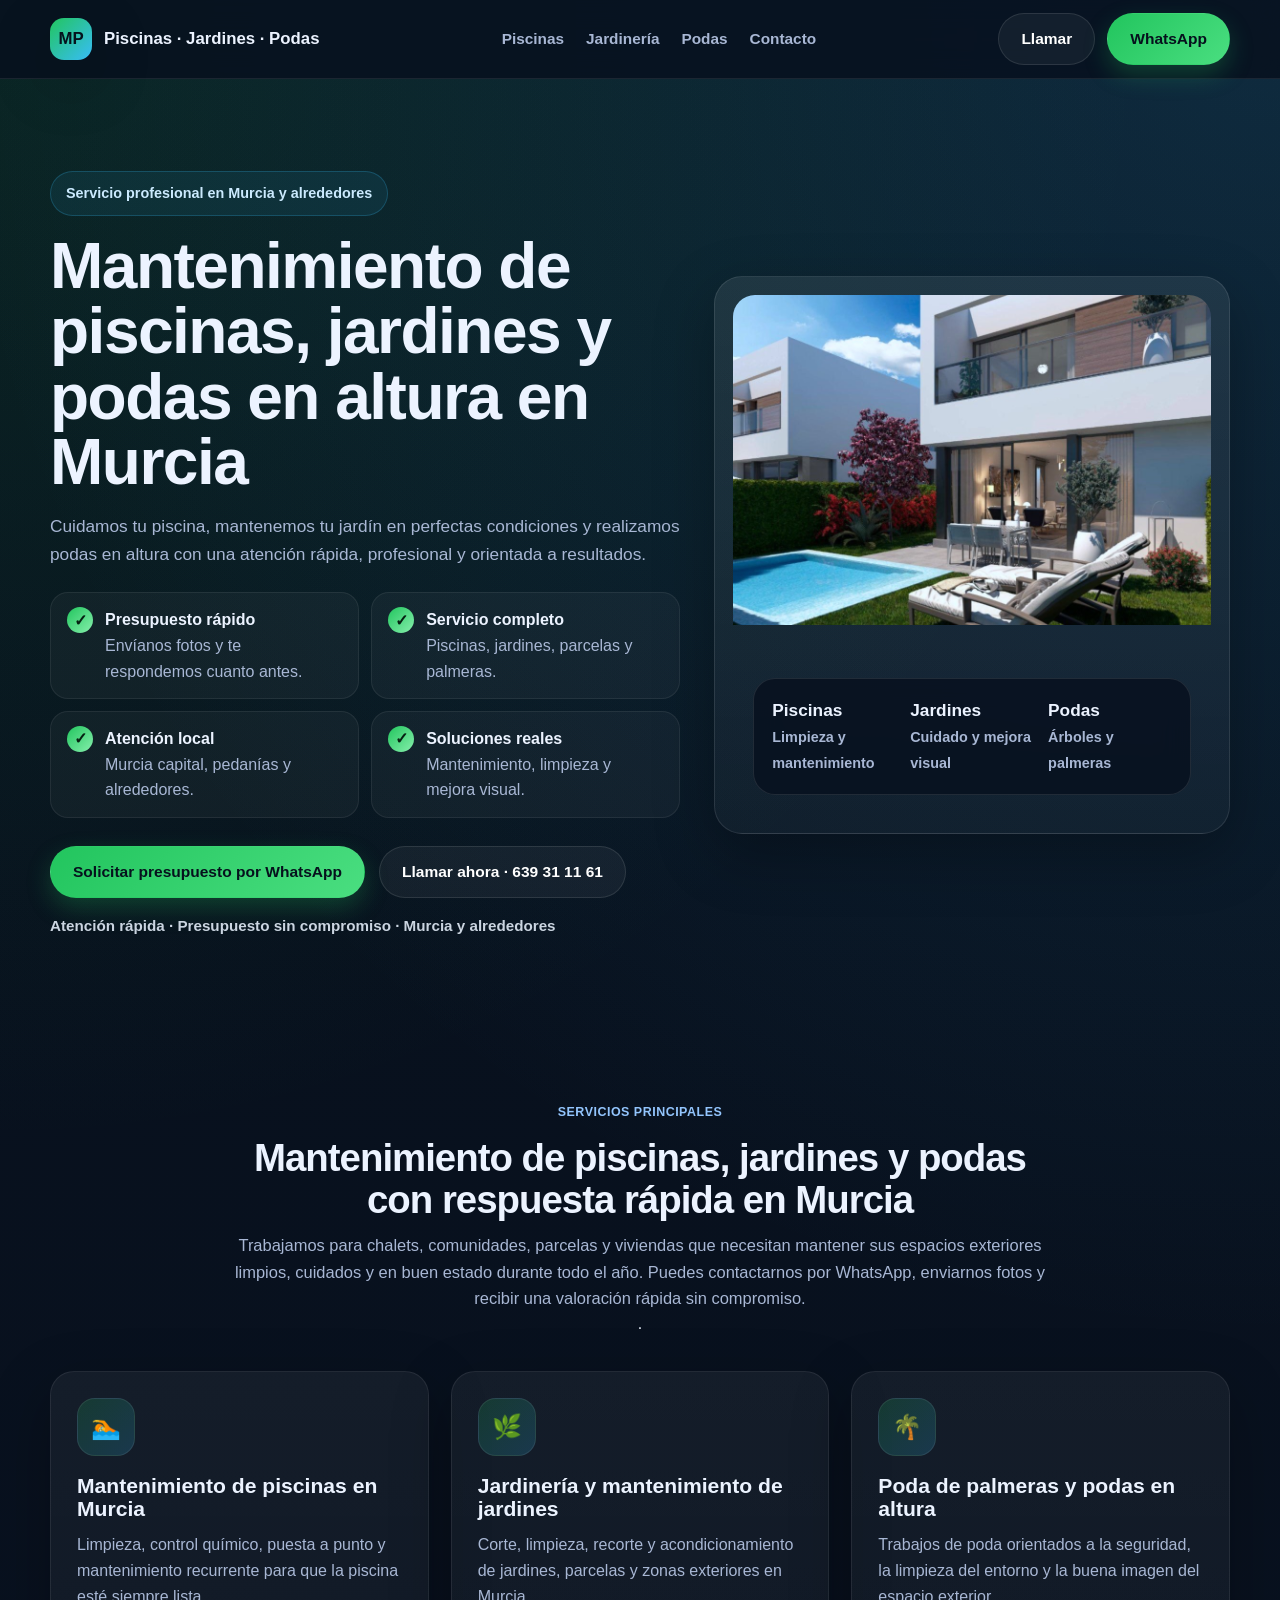
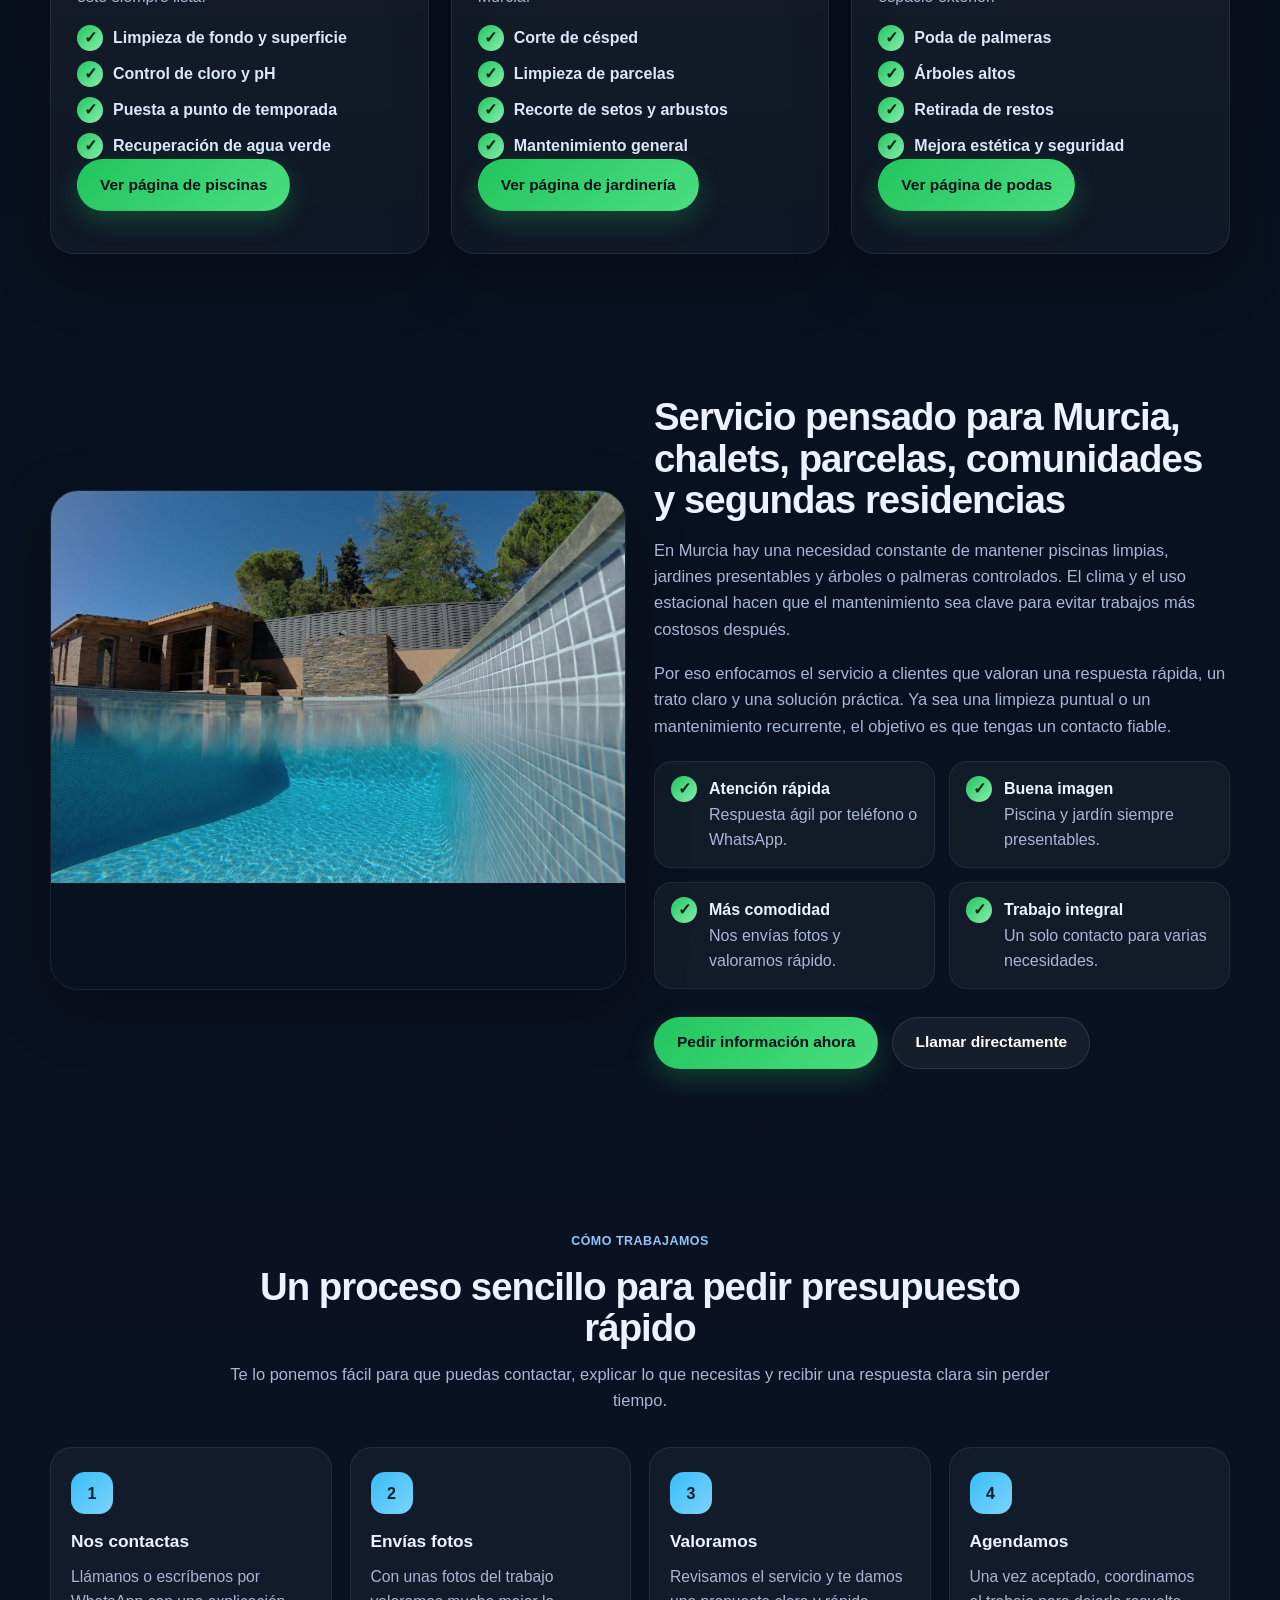
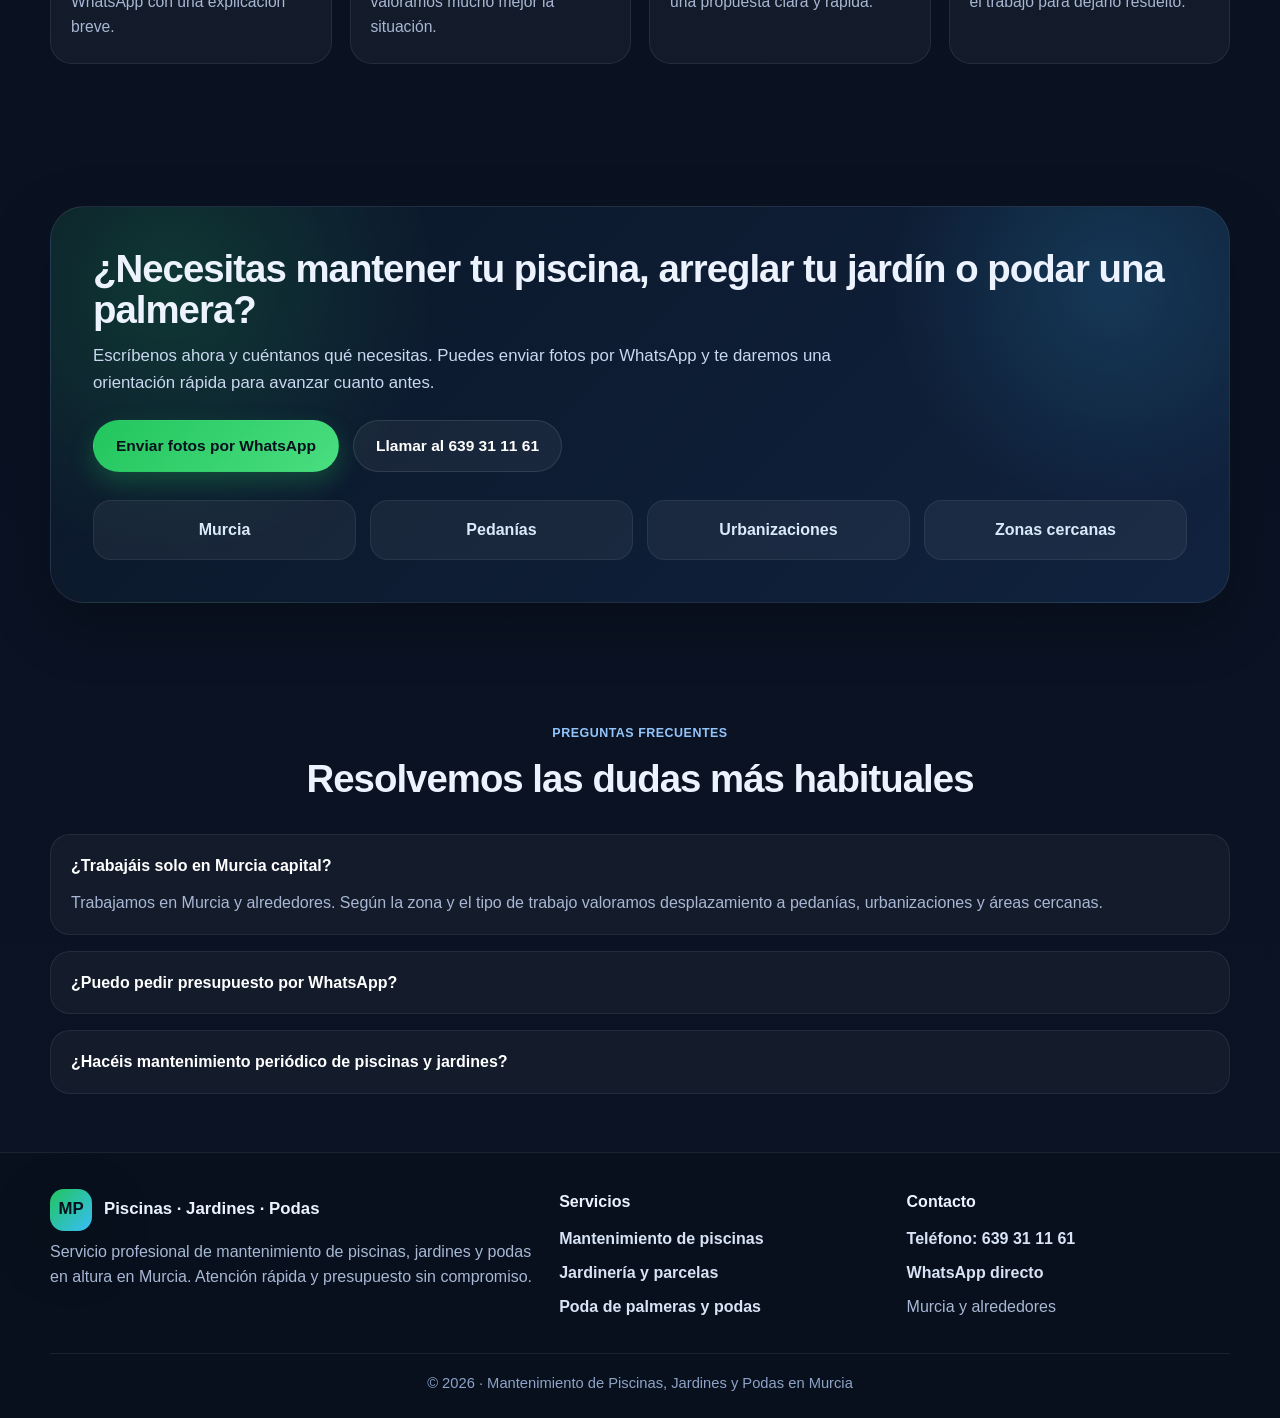
==== index.html @ 7c87f022 "Update index.html" ====
<!DOCTYPE html>
<html lang="es">
<head>
  <meta charset="UTF-8" />
  <meta name="viewport" content="width=device-width, initial-scale=1.0" />
  <title>Mantenimiento de Piscinas, Jardines y Podas en Altura en Murcia | Presupuesto Rápido</title>
  <meta name="description" content="Empresa especializada en mantenimiento de piscinas, jardinería y podas en altura en Murcia. Presupuesto rápido por WhatsApp para chalets, parcelas, comunidades y viviendas." />
  <meta name="keywords" content="mantenimiento piscinas Murcia, jardinería Murcia, poda en altura Murcia, poda palmeras Murcia, limpieza piscinas Murcia, mantenimiento jardines Murcia" />
  <meta name="robots" content="index, follow" />
  <meta name="theme-color" content="#0f172a" />
  <link rel="canonical" href="https://solucionesintegralesmurcia.github.io/picinas-murcia/" />
  <meta property="og:title" content="Mantenimiento de Piscinas, Jardines y Podas en Altura en Murcia" />
  <meta property="og:description" content="Servicio profesional en Murcia. Presupuesto rápido por WhatsApp." />
  <meta property="og:type" content="website" />
  <meta property="og:url" content="https://solucionesintegralesmurcia.github.io/picinas-murcia/" />
  <meta property="og:image" content="https://solucionesintegralesmurcia.github.io/picinas-murcia/img/jardinero-murcia-mantenimiento.jpg" />
  <link rel="stylesheet" href="style.css" />
  <script type="application/ld+json">
  {
    "@context":"https://schema.org",
    "@type":"LocalBusiness",
    "name":"Mantenimiento de Piscinas y Jardines Murcia",
    "telephone":"+34 639 31 11 61",
    "areaServed":"Murcia",
    "address":{"@type":"PostalAddress","addressLocality":"Murcia","addressRegion":"Murcia","addressCountry":"ES"},
    "url":"https://solucionesintegralesmurcia.github.io/picinas-murcia/",
    "image":"https://solucionesintegralesmurcia.github.io/picinas-murcia/img/jardinero-murcia-mantenimiento.jpg",
    "description":"Servicios de mantenimiento de piscinas, jardinería y poda en altura en Murcia.",
    "priceRange":"€€",
    "serviceType":["Mantenimiento de piscinas","Mantenimiento de jardines","Poda de palmeras","Poda en altura"]
  }
  </script>
</head>
<body>

<header class="topbar">
  <div class="container nav">
    <a href="index.html" class="brand">
      <span class="brand-badge">MP</span>
      <span>Piscinas · Jardines · Podas</span>
    </a>
    <nav class="nav-links">
      <a href="mantenimiento-piscinas-murcia.html">Piscinas</a>
      <a href="jardineria-murcia.html">Jardinería</a>
      <a href="poda-palmeras-murcia.html">Podas</a>
      <a href="#contacto">Contacto</a>
    </nav>
    <div class="nav-cta">
      <a class="btn btn-secondary" href="tel:+34639311161">Llamar</a>
      <a class="btn btn-primary" href="https://wa.me/34639311161?text=Hola,%20quiero%20informaci%C3%B3n%20sobre%20mantenimiento%20de%20piscinas,%20jardines%20o%20podas%20en%20Murcia." target="_blank" rel="noopener">WhatsApp</a>
    </div>
  </div>
</header>

<main>
  <section class="hero">
    <div class="container hero-grid">
      <div>
        <div class="eyebrow">Servicio profesional en Murcia y alrededores</div>
        <h1>Mantenimiento de piscinas, jardines y podas en altura en Murcia</h1>
        <p class="lead">
          Cuidamos tu piscina, mantenemos tu jardín en perfectas condiciones y realizamos podas en altura con una atención rápida, profesional y orientada a resultados.
        </p>

        <div class="hero-points">
          <div class="mini"><span class="check">✓</span><div><strong>Presupuesto rápido</strong><br><span style="color:var(--muted)">Envíanos fotos y te respondemos cuanto antes.</span></div></div>
          <div class="mini"><span class="check">✓</span><div><strong>Servicio completo</strong><br><span style="color:var(--muted)">Piscinas, jardines, parcelas y palmeras.</span></div></div>
          <div class="mini"><span class="check">✓</span><div><strong>Atención local</strong><br><span style="color:var(--muted)">Murcia capital, pedanías y alrededores.</span></div></div>
          <div class="mini"><span class="check">✓</span><div><strong>Soluciones reales</strong><br><span style="color:var(--muted)">Mantenimiento, limpieza y mejora visual.</span></div></div>
        </div>

        <div class="hero-cta">
          <a class="btn btn-primary" href="https://wa.me/34639311161?text=Hola,%20quiero%20pedir%20presupuesto%20para%20mantenimiento%20de%20piscina,%20jard%C3%ADn%20o%20poda%20en%20Murcia." target="_blank" rel="noopener">Solicitar presupuesto por WhatsApp</a>
          <a class="btn btn-secondary" href="tel:+34639311161">Llamar ahora · 639 31 11 61</a>
        </div>

        <div class="hero-note">Atención rápida · Presupuesto sin compromiso · Murcia y alrededores</div>
      </div>

      <div class="hero-card">
        <div class="hero-image">
          <img src="img/piscina-limpia-murcia.jpg" alt="Mantenimiento de jardines en Murcia" />
          <div class="floating-card">
            <div><strong>Piscinas</strong><span>Limpieza y mantenimiento</span></div>
            <div><strong>Jardines</strong><span>Cuidado y mejora visual</span></div>
            <div><strong>Podas</strong><span>Árboles y palmeras</span></div>
          </div>
        </div>
      </div>
    </div>
  </section>

  <section class="section">
    <div class="container">
      <div class="headline">
        <div class="tag">Servicios principales</div>
        <h2>Mantenimiento de piscinas, jardines y podas con respuesta rápida en Murcia</h2>
        <p>Trabajamos para chalets, comunidades, parcelas y viviendas que necesitan mantener sus espacios exteriores limpios, cuidados y en buen estado durante todo el año.
    Puedes contactarnos por WhatsApp, enviarnos fotos y recibir una valoración rápida sin compromiso.
  </p>.</p>
      </div>

      <div class="grid-3">
        <article class="card">
          <div class="icon">🏊</div>
          <h3>Mantenimiento de piscinas en Murcia</h3>
          <p>Limpieza, control químico, puesta a punto y mantenimiento recurrente para que la piscina esté siempre lista.</p>
          <ul>
            <li><span class="check">✓</span><span>Limpieza de fondo y superficie</span></li>
            <li><span class="check">✓</span><span>Control de cloro y pH</span></li>
            <li><span class="check">✓</span><span>Puesta a punto de temporada</span></li>
            <li><span class="check">✓</span><span>Recuperación de agua verde</span></li>
          </ul>
          <p><a class="btn btn-primary" href="mantenimiento-piscinas-murcia.html">Ver página de piscinas</a></p>
        </article>

        <article class="card">
          <div class="icon">🌿</div>
          <h3>Jardinería y mantenimiento de jardines</h3>
          <p>Corte, limpieza, recorte y acondicionamiento de jardines, parcelas y zonas exteriores en Murcia.</p>
          <ul>
            <li><span class="check">✓</span><span>Corte de césped</span></li>
            <li><span class="check">✓</span><span>Limpieza de parcelas</span></li>
            <li><span class="check">✓</span><span>Recorte de setos y arbustos</span></li>
            <li><span class="check">✓</span><span>Mantenimiento general</span></li>
          </ul>
          <p><a class="btn btn-primary" href="jardineria-murcia.html">Ver página de jardinería</a></p>
        </article>

        <article class="card">
          <div class="icon">🌴</div>
          <h3>Poda de palmeras y podas en altura</h3>
          <p>Trabajos de poda orientados a la seguridad, la limpieza del entorno y la buena imagen del espacio exterior.</p>
          <ul>
            <li><span class="check">✓</span><span>Poda de palmeras</span></li>
            <li><span class="check">✓</span><span>Árboles altos</span></li>
            <li><span class="check">✓</span><span>Retirada de restos</span></li>
            <li><span class="check">✓</span><span>Mejora estética y seguridad</span></li>
          </ul>
          <p><a class="btn btn-primary" href="poda-palmeras-murcia.html">Ver página de podas</a></p>
        </article>
      </div>
    </div>
  </section>

  <section class="section-sm">
    <div class="container split">
      <div class="image-box">
        <img src="img/trabajo-piscina-murcia-1.jpg" alt="Piscina y jardín mantenidos en Murcia" />
      </div>
      <div class="content-box">
        <h2>Servicio pensado para Murcia, chalets, parcelas, comunidades y segundas residencias</h2>
        <p>En Murcia hay una necesidad constante de mantener piscinas limpias, jardines presentables y árboles o palmeras controlados. El clima y el uso estacional hacen que el mantenimiento sea clave para evitar trabajos más costosos después.</p>
        <p>Por eso enfocamos el servicio a clientes que valoran una respuesta rápida, un trato claro y una solución práctica. Ya sea una limpieza puntual o un mantenimiento recurrente, el objetivo es que tengas un contacto fiable.</p>

        <div class="feature-grid">
          <div class="mini"><span class="check">✓</span><div><strong>Atención rápida</strong><br><span style="color:var(--muted)">Respuesta ágil por teléfono o WhatsApp.</span></div></div>
          <div class="mini"><span class="check">✓</span><div><strong>Buena imagen</strong><br><span style="color:var(--muted)">Piscina y jardín siempre presentables.</span></div></div>
          <div class="mini"><span class="check">✓</span><div><strong>Más comodidad</strong><br><span style="color:var(--muted)">Nos envías fotos y valoramos rápido.</span></div></div>
          <div class="mini"><span class="check">✓</span><div><strong>Trabajo integral</strong><br><span style="color:var(--muted)">Un solo contacto para varias necesidades.</span></div></div>
        </div>

        <div class="hero-cta">
          <a class="btn btn-primary" href="https://wa.me/34639311161?text=Hola,%20necesito%20mantenimiento%20de%20piscina,%20jard%C3%ADn%20o%20poda%20en%20Murcia." target="_blank" rel="noopener">Pedir información ahora</a>
          <a class="btn btn-secondary" href="tel:+34639311161">Llamar directamente</a>
        </div>
      </div>
    </div>
  </section>

  <section class="section">
    <div class="container">
      <div class="headline">
        <div class="tag">Cómo trabajamos</div>
        <h2>Un proceso sencillo para pedir presupuesto rápido</h2>
        <p>Te lo ponemos fácil para que puedas contactar, explicar lo que necesitas y recibir una respuesta clara sin perder tiempo.</p>
      </div>

      <div class="process">
        <div class="step"><div class="step-number">1</div><h3>Nos contactas</h3><p>Llámanos o escríbenos por WhatsApp con una explicación breve.</p></div>
        <div class="step"><div class="step-number">2</div><h3>Envías fotos</h3><p>Con unas fotos del trabajo valoramos mucho mejor la situación.</p></div>
        <div class="step"><div class="step-number">3</div><h3>Valoramos</h3><p>Revisamos el servicio y te damos una propuesta clara y rápida.</p></div>
        <div class="step"><div class="step-number">4</div><h3>Agendamos</h3><p>Una vez aceptado, coordinamos el trabajo para dejarlo resuelto.</p></div>
      </div>
    </div>
  </section>

  <section class="section-sm">
    <div class="container">
      <div class="cta-box">
        <h2>¿Necesitas mantener tu piscina, arreglar tu jardín o podar una palmera?</h2>
        <p>Escríbenos ahora y cuéntanos qué necesitas. Puedes enviar fotos por WhatsApp y te daremos una orientación rápida para avanzar cuanto antes.</p>
        <div class="cta-actions">
          <a class="btn btn-primary" href="https://wa.me/34639311161?text=Hola,%20quiero%20presupuesto.%20Te%20env%C3%ADo%20fotos%20del%20trabajo." target="_blank" rel="noopener">Enviar fotos por WhatsApp</a>
          <a class="btn btn-secondary" href="tel:+34639311161">Llamar al 639 31 11 61</a>
        </div>
        <div class="zones">
          <div class="zone">Murcia</div>
          <div class="zone">Pedanías</div>
          <div class="zone">Urbanizaciones</div>
          <div class="zone">Zonas cercanas</div>
        </div>
      </div>
    </div>
  </section>

  <section class="section-sm">
    <div class="container">
      <div class="headline">
        <div class="tag">Preguntas frecuentes</div>
        <h2>Resolvemos las dudas más habituales</h2>
      </div>

      <div class="faq">
        <details open>
          <summary>¿Trabajáis solo en Murcia capital?</summary>
          <p>Trabajamos en Murcia y alrededores. Según la zona y el tipo de trabajo valoramos desplazamiento a pedanías, urbanizaciones y áreas cercanas.</p>
        </details>
        <details>
          <summary>¿Puedo pedir presupuesto por WhatsApp?</summary>
          <p>Sí. Es la forma más rápida. Puedes escribirnos y enviar fotos de la piscina, el jardín o la zona de poda para valorar mejor el trabajo.</p>
        </details>
        <details>
          <summary>¿Hacéis mantenimiento periódico de piscinas y jardines?</summary>
          <p>Sí, se puede valorar tanto un servicio puntual como un mantenimiento recurrente según las necesidades del cliente y la época del año.</p>
        </details>
      </div>
    </div>
  </section>
</main>

<footer id="contacto">
  <div class="container">
    <div class="footer-grid">
      <div class="footer-brand">
        <div class="brand">
          <span class="brand-badge">MP</span>
          <span>Piscinas · Jardines · Podas</span>
        </div>
        <p>Servicio profesional de mantenimiento de piscinas, jardines y podas en altura en Murcia. Atención rápida y presupuesto sin compromiso.</p>
      </div>

      <div class="footer-col">
        <h4>Servicios</h4>
        <a href="mantenimiento-piscinas-murcia.html">Mantenimiento de piscinas</a>
        <a href="jardineria-murcia.html">Jardinería y parcelas</a>
        <a href="poda-palmeras-murcia.html">Poda de palmeras y podas</a>
      </div>

      <div class="footer-col">
        <h4>Contacto</h4>
        <a href="tel:+34639311161">Teléfono: 639 31 11 61</a>
        <a href="https://wa.me/34639311161?text=Hola,%20quiero%20informaci%C3%B3n%20sobre%20vuestros%20servicios." target="_blank" rel="noopener">WhatsApp directo</a>
        <p>Murcia y alrededores</p>
      </div>
    </div>

    <div class="footer-bottom">
      © 2026 · Mantenimiento de Piscinas, Jardines y Podas en Murcia
    </div>
  </div>
</footer>

<div class="mobile-bar">
  <a class="mobile-call" href="tel:+34639311161">Llamar</a>
  <a class="mobile-wa" href="https://wa.me/34639311161?text=Hola,%20quiero%20presupuesto%20para%20piscina,%20jard%C3%ADn%20o%20poda." target="_blank" rel="noopener">WhatsApp</a>
</div>

</body>
</html>
---- style.css ----
:root{
  --bg:#08111f;
  --bg2:#0f172a;
  --panel:#101c31;
  --panel2:#162540;
  --text:#ecf3ff;
  --muted:#a8b7d4;
  --line:rgba(255,255,255,.08);
  --primary:#22c55e;
  --primary-dark:#16a34a;
  --secondary:#38bdf8;
  --accent:#f59e0b;
  --white:#ffffff;
  --shadow:0 20px 60px rgba(0,0,0,.28);
  --radius:24px;
  --max:1180px;
}

*{box-sizing:border-box}
html{scroll-behavior:smooth}
body{
  margin:0;
  font-family:Arial, Helvetica, sans-serif;
  color:var(--text);
  background:
    radial-gradient(circle at top right, rgba(56,189,248,.16), transparent 28%),
    radial-gradient(circle at top left, rgba(34,197,94,.12), transparent 24%),
    linear-gradient(180deg,#07101c 0%, #0b1324 100%);
  line-height:1.6;
}
a{text-decoration:none;color:inherit}
img{max-width:100%;display:block}
.container{width:min(var(--max), calc(100% - 32px));margin:auto}
.section{padding:84px 0}
.section-sm{padding:58px 0}
.center{text-align:center}

.topbar{
  position:sticky; top:0; z-index:999;
  background:rgba(8,17,31,.86);
  backdrop-filter:blur(14px);
  border-bottom:1px solid var(--line);
}
.nav{
  min-height:78px;
  display:flex;
  align-items:center;
  justify-content:space-between;
  gap:18px;
}
.brand{
  display:flex; align-items:center; gap:12px;
  font-weight:800; font-size:1.05rem;
}
.brand-badge{
  width:42px; height:42px; border-radius:14px;
  display:grid; place-items:center;
  background:linear-gradient(135deg,var(--primary),var(--secondary));
  color:#05121d; font-weight:900;
  box-shadow:var(--shadow);
}
.nav-links{
  display:flex; align-items:center; gap:22px;
  color:var(--muted); font-weight:700; font-size:.96rem;
}
.nav-links a:hover{color:var(--white)}
.nav-cta{display:flex; gap:12px; align-items:center}

.btn{
  display:inline-flex; align-items:center; justify-content:center;
  min-height:52px; padding:0 22px;
  border-radius:999px; font-weight:800; font-size:.97rem;
  transition:.22s ease; border:1px solid transparent;
  text-align:center;
}
.btn:hover{transform:translateY(-2px)}
.btn-primary{
  background:linear-gradient(135deg,var(--primary),#4ade80);
  color:#06111d;
  box-shadow:0 10px 25px rgba(34,197,94,.25);
}
.btn-primary:hover{background:linear-gradient(135deg,#1db253,#65df8e)}
.btn-secondary{
  background:rgba(255,255,255,.05);
  color:#fff;
  border-color:rgba(255,255,255,.10);
}
.btn-secondary:hover{background:rgba(255,255,255,.09)}

.hero{
  position:relative;
  overflow:hidden;
  padding:92px 0 76px;
}
.hero-grid{
  display:grid;
  grid-template-columns:1.1fr .9fr;
  gap:34px;
  align-items:center;
}
.eyebrow{
  display:inline-block;
  padding:10px 15px;
  border-radius:999px;
  background:rgba(56,189,248,.08);
  border:1px solid rgba(56,189,248,.22);
  color:#cbeafe;
  font-size:.9rem;
  font-weight:800;
  margin-bottom:18px;
}
h1{
  margin:0 0 18px;
  font-size:clamp(2.2rem,5vw,4.25rem);
  line-height:1.02;
  letter-spacing:-1.5px;
}
.lead{
  margin:0 0 24px;
  color:var(--muted);
  font-size:1.08rem;
}
.hero-points{
  display:grid;
  grid-template-columns:repeat(2,minmax(0,1fr));
  gap:12px;
  margin:24px 0 28px;
}
.mini{
  display:flex; gap:12px; align-items:flex-start;
  background:rgba(255,255,255,.04);
  border:1px solid rgba(255,255,255,.07);
  border-radius:18px;
  padding:14px 16px;
}
.check{
  width:26px; height:26px; border-radius:50%;
  display:grid; place-items:center;
  background:linear-gradient(135deg,var(--primary),#86efac);
  color:#062012; font-weight:900; flex:0 0 26px;
}
.hero-cta{
  display:flex; flex-wrap:wrap; gap:14px;
  margin-bottom:16px;
}
.hero-note{
  color:#cbd5e1; font-size:.95rem; font-weight:700;
}
.hero-card{
  background:linear-gradient(180deg,rgba(255,255,255,.08),rgba(255,255,255,.03));
  border:1px solid rgba(255,255,255,.10);
  border-radius:28px;
  padding:18px;
  box-shadow:var(--shadow);
}
.hero-image{
  min-height:520px;
  overflow:hidden;
  border-radius:22px;
  position:relative;
}
.hero-image img{
  width:100%; height:100%; object-fit:cover;
}
.floating-card{
  position:absolute;
  left:20px; right:20px; bottom:20px;
  background:rgba(8,17,31,.85);
  backdrop-filter:blur(14px);
  border:1px solid rgba(255,255,255,.10);
  border-radius:22px;
  padding:18px;
  display:grid;
  grid-template-columns:repeat(3,1fr);
  gap:14px;
}
.floating-card strong{display:block;font-size:1.08rem}
.floating-card span{font-size:.9rem;color:var(--muted);font-weight:700}

.headline{
  max-width:820px;
  margin:0 auto 18px;
  text-align:center;
}
.tag{
  display:inline-block;
  margin-bottom:14px;
  color:#93c5fd;
  font-size:.78rem;
  font-weight:800;
  text-transform:uppercase;
  letter-spacing:.5px;
}
.headline h2{
  margin:0 0 12px;
  font-size:clamp(1.8rem,3vw,3rem);
  line-height:1.08;
  letter-spacing:-1px;
}
.headline p{
  margin:0;
  color:var(--muted);
  font-size:1.03rem;
}
.grid-3{
  display:grid;
  grid-template-columns:repeat(3,1fr);
  gap:22px;
  margin-top:34px;
}
.card{
  background:linear-gradient(180deg,rgba(255,255,255,.05),rgba(255,255,255,.03));
  border:1px solid rgba(255,255,255,.08);
  border-radius:24px;
  padding:26px;
  box-shadow:var(--shadow);
}
.icon{
  width:58px; height:58px; border-radius:18px;
  display:grid; place-items:center; font-size:1.5rem;
  margin-bottom:18px;
  background:linear-gradient(135deg,rgba(34,197,94,.18),rgba(56,189,248,.18));
  border:1px solid rgba(255,255,255,.08);
}
.card h3{margin:0 0 12px;font-size:1.32rem;line-height:1.1}
.card p{margin:0 0 16px;color:var(--muted)}
.card ul{list-style:none;padding:0;margin:0;display:grid;gap:10px}
.card li{display:flex;gap:10px;color:#dbe7fb;font-weight:700}

.split{
  display:grid;
  grid-template-columns:1fr 1fr;
  gap:28px;
  align-items:center;
}
.image-box{
  min-height:500px;
  overflow:hidden;
  border-radius:28px;
  border:1px solid rgba(255,255,255,.08);
  box-shadow:var(--shadow);
}
.image-box img{width:100%;height:100%;object-fit:cover}
.content-box h2{
  margin:0 0 16px;
  font-size:clamp(1.8rem,3vw,2.8rem);
  line-height:1.08;
  letter-spacing:-1px;
}
.content-box p{margin:0 0 18px;color:var(--muted);font-size:1.03rem}
.feature-grid{
  display:grid;
  grid-template-columns:1fr 1fr;
  gap:14px;
  margin:22px 0 28px;
}

.process{
  display:grid;
  grid-template-columns:repeat(4,1fr);
  gap:18px;
  margin-top:34px;
}
.step{
  padding:24px 20px;
  border-radius:22px;
  background:rgba(255,255,255,.04);
  border:1px solid rgba(255,255,255,.08);
}
.step-number{
  width:42px; height:42px; border-radius:14px;
  display:grid; place-items:center;
  background:linear-gradient(135deg,var(--secondary),#7dd3fc);
  color:#082032; font-weight:900;
  margin-bottom:14px;
}
.step h3{margin:0 0 8px;font-size:1.08rem}
.step p{margin:0;color:var(--muted);font-size:.98rem}

.cta-box{
  position:relative;
  overflow:hidden;
  background:
    radial-gradient(circle at 10% 20%, rgba(34,197,94,.18), transparent 24%),
    radial-gradient(circle at 90% 20%, rgba(56,189,248,.16), transparent 20%),
    linear-gradient(135deg, #0b1728 0%, #10223e 100%);
  border-radius:34px;
  padding:42px;
  border:1px solid rgba(255,255,255,.08);
  box-shadow:var(--shadow);
}
.cta-box h2{
  margin:0 0 12px;
  font-size:clamp(1.9rem,3vw,3rem);
  line-height:1.06;
  letter-spacing:-1px;
}
.cta-box p{
  margin:0 0 24px;
  color:#c9d8f0;
  max-width:780px;
  font-size:1.05rem;
}
.cta-actions{
  display:flex;
  flex-wrap:wrap;
  gap:14px;
}
.zones{
  display:grid;
  grid-template-columns:repeat(4,1fr);
  gap:14px;
  margin-top:28px;
}
.zone{
  text-align:center;
  padding:16px;
  border-radius:18px;
  background:rgba(255,255,255,.05);
  border:1px solid rgba(255,255,255,.07);
  font-weight:800;
  color:#dce9fb;
}

.breadcrumb{
  color:#b8c6e2;
  font-size:.92rem;
  margin-bottom:16px;
}
.breadcrumb a{color:#dbe7fb}
.breadcrumb span{color:#8ea3c7}

.faq{
  display:grid;
  gap:16px;
  margin-top:34px;
}
details{
  background:rgba(255,255,255,.04);
  border:1px solid rgba(255,255,255,.07);
  border-radius:20px;
  padding:18px 20px;
}
summary{
  cursor:pointer;
  font-weight:800;
  color:var(--white);
  list-style:none;
}
summary::-webkit-details-marker{display:none}
details p{margin:12px 0 0;color:var(--muted)}

footer{
  border-top:1px solid rgba(255,255,255,.08);
  background:#07101c;
  padding:36px 0 22px;
}
.footer-grid{
  display:grid;
  grid-template-columns:1.2fr .8fr .8fr;
  gap:24px;
  align-items:start;
}
.footer-col h4{margin:0 0 12px;font-size:1rem}
.footer-col a{
  display:block;
  color:#d8e3f5;
  margin:8px 0;
  font-weight:700;
}
.footer-col p,.footer-brand p{color:var(--muted);margin:8px 0 0}
.footer-bottom{
  margin-top:26px;
  padding-top:18px;
  border-top:1px solid rgba(255,255,255,.08);
  color:#8ea3c7;
  font-size:.92rem;
  text-align:center;
}

.mobile-bar{
  display:none;
  position:fixed;
  left:12px; right:12px; bottom:12px;
  z-index:999; gap:10px;
  background:rgba(8,17,31,.9);
  border:1px solid rgba(255,255,255,.08);
  border-radius:18px;
  padding:10px;
  backdrop-filter:blur(14px);
  box-shadow:var(--shadow);
}
.mobile-bar a{
  flex:1;
  min-height:50px;
  border-radius:14px;
  font-weight:800;
  display:flex;
  align-items:center;
  justify-content:center;
  text-align:center;
  padding:0 12px;
}
.mobile-call{
  background:rgba(255,255,255,.07);
  color:#fff;
  border:1px solid rgba(255,255,255,.08);
}
.mobile-wa{
  background:linear-gradient(135deg,var(--primary),#4ade80);
  color:#06111d;
}

@media (max-width:1080px){
  .hero-grid,.split,.grid-3,.process,.zones,.footer-grid{grid-template-columns:1fr}
  .hero-image{min-height:420px}
}
@media (max-width:820px){
  .nav-links{display:none}
  .hero-points,.feature-grid,.zones{grid-template-columns:1fr}
  .floating-card{position:static;margin-top:16px;grid-template-columns:1fr}
  .cta-box{padding:28px}
  .hero{padding-top:56px}
}
@media (max-width:640px){
  .container{width:min(var(--max), calc(100% - 22px))}
  .section{padding:66px 0}
  .nav{min-height:70px}
  .nav-cta .btn-secondary{display:none}
  .btn{width:100%}
  .hero-cta,.cta-actions{display:grid;grid-template-columns:1fr}
  .mobile-bar{display:flex}
  body{padding-bottom:86px}
}
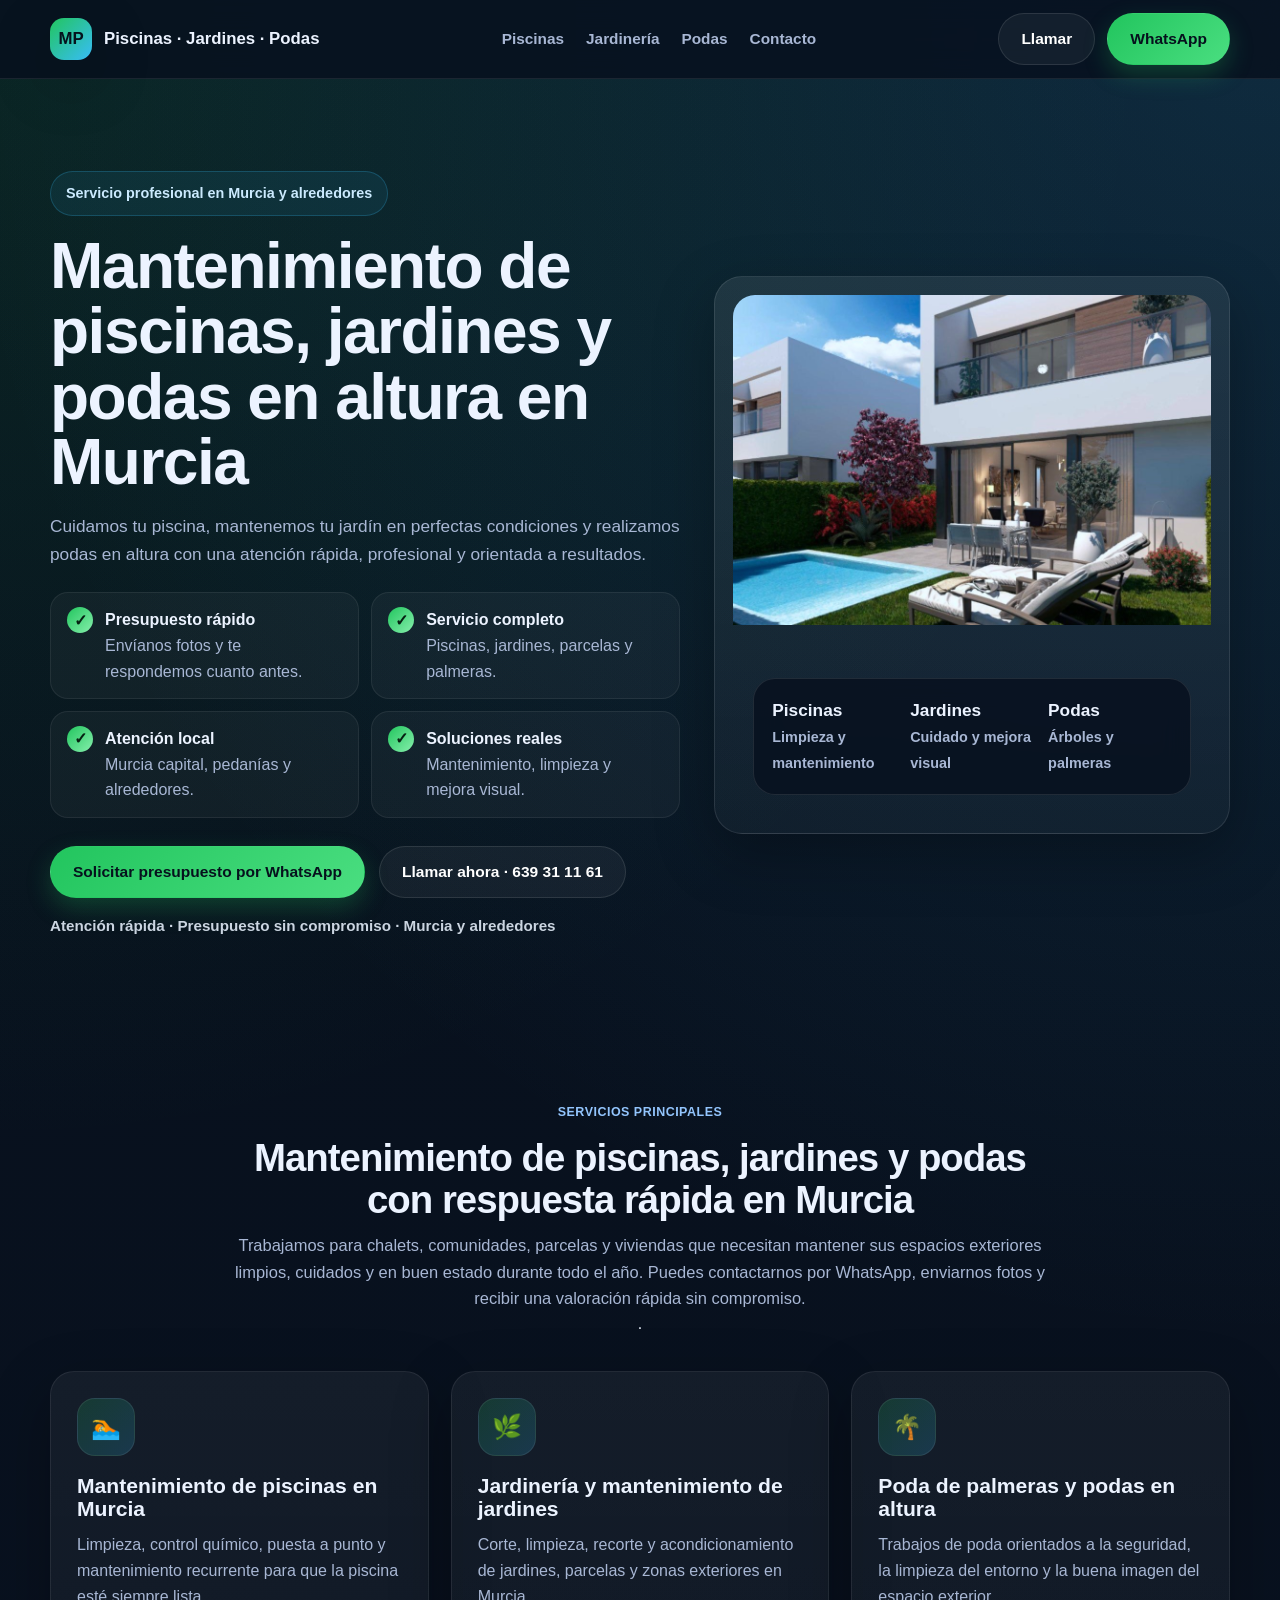
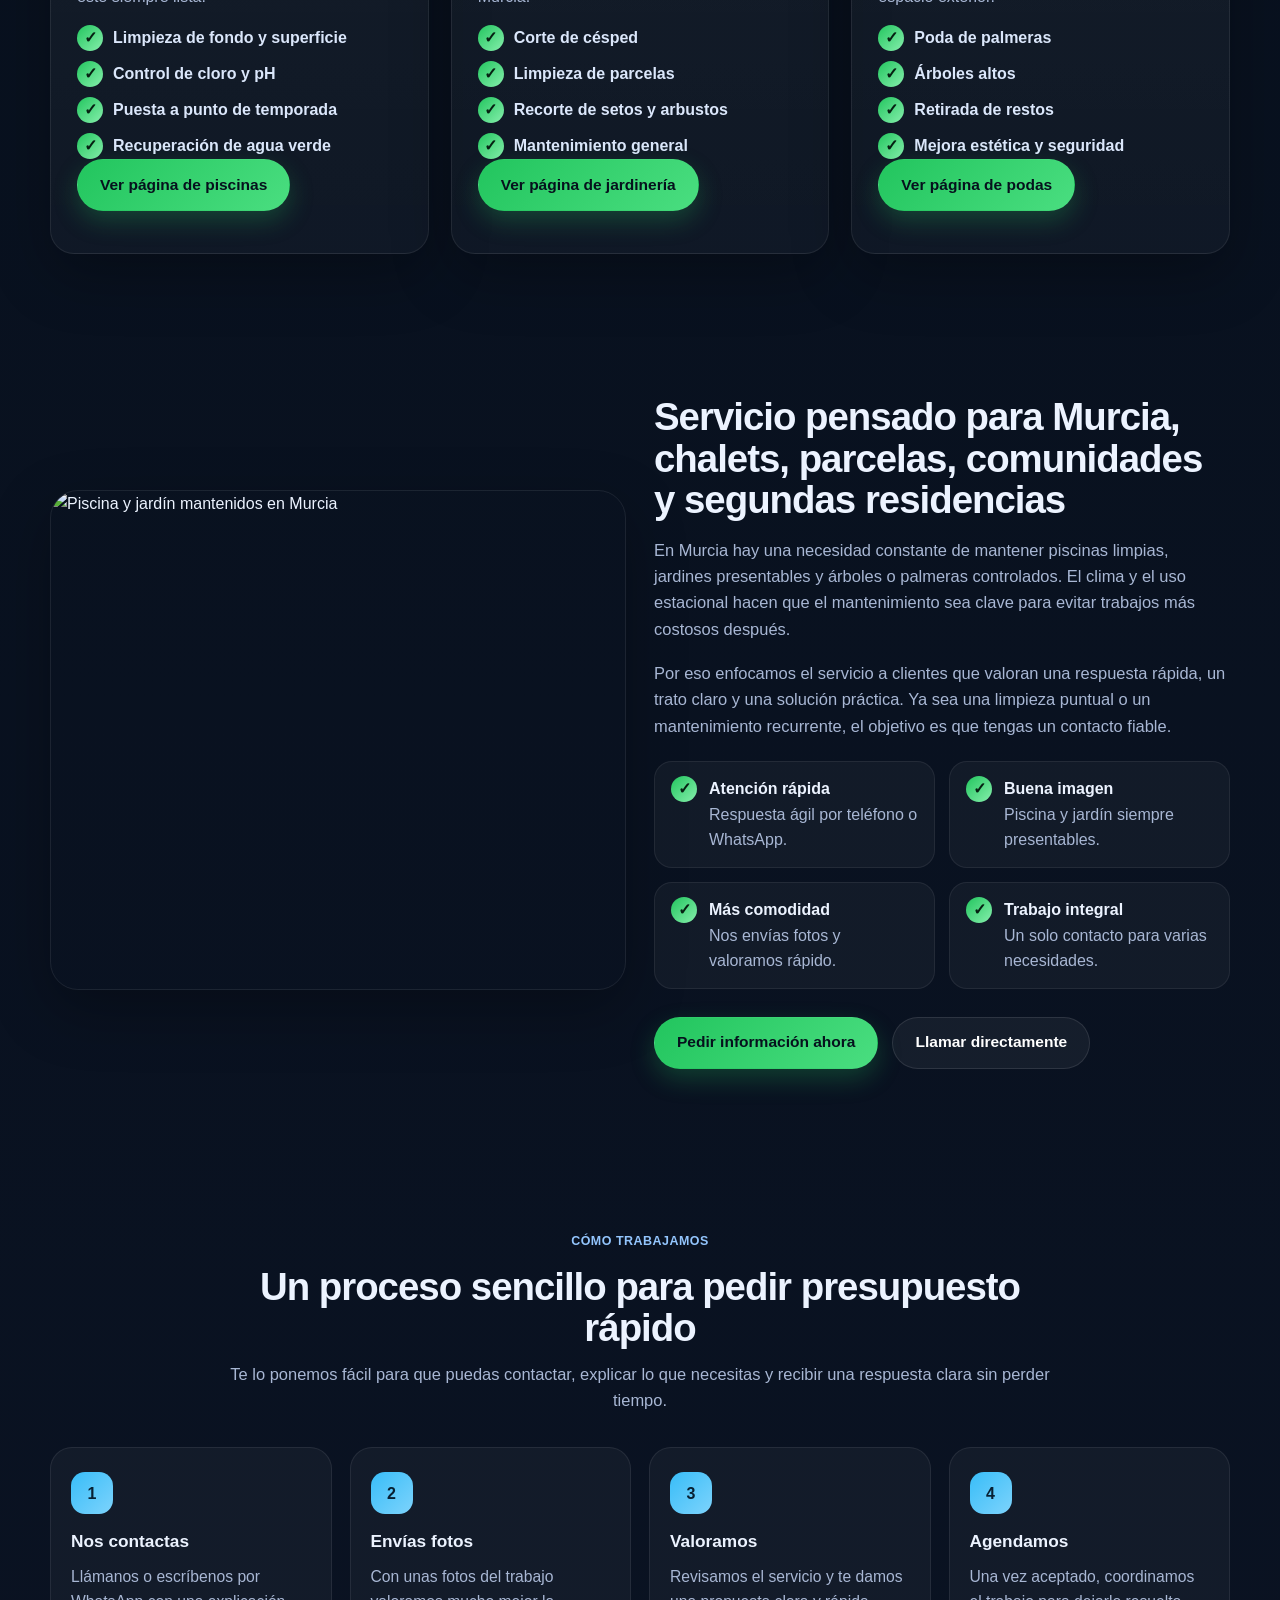
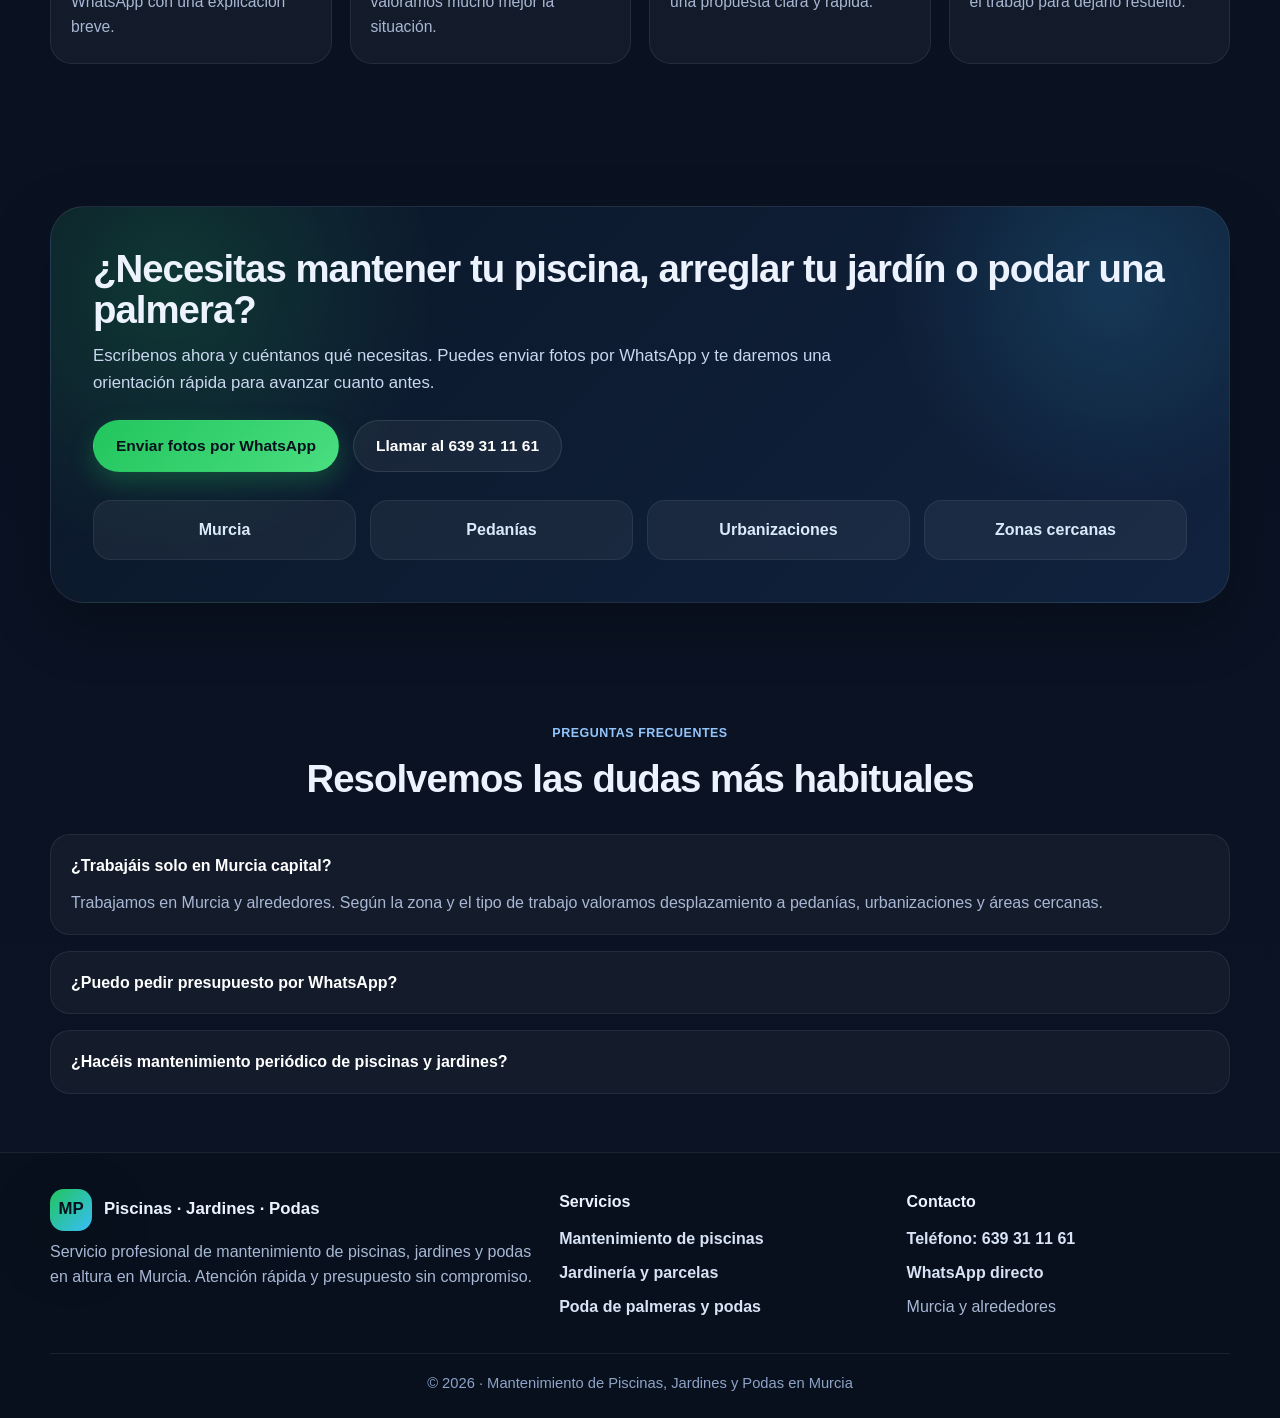
==== commit 6b63aecd: "Update index.html" ====
--- a/index.html
+++ b/index.html
@@ -146,7 +146,7 @@
   <section class="section-sm">
     <div class="container split">
       <div class="image-box">
-        <img src="img/trabajo-piscina-murcia-1.jpg" alt="Piscina y jardín mantenidos en Murcia" />
+        <img src="img/trabajo-piscina-murcia-2.jpg" alt="Piscina y jardín mantenidos en Murcia" />
       </div>
       <div class="content-box">
         <h2>Servicio pensado para Murcia, chalets, parcelas, comunidades y segundas residencias</h2>
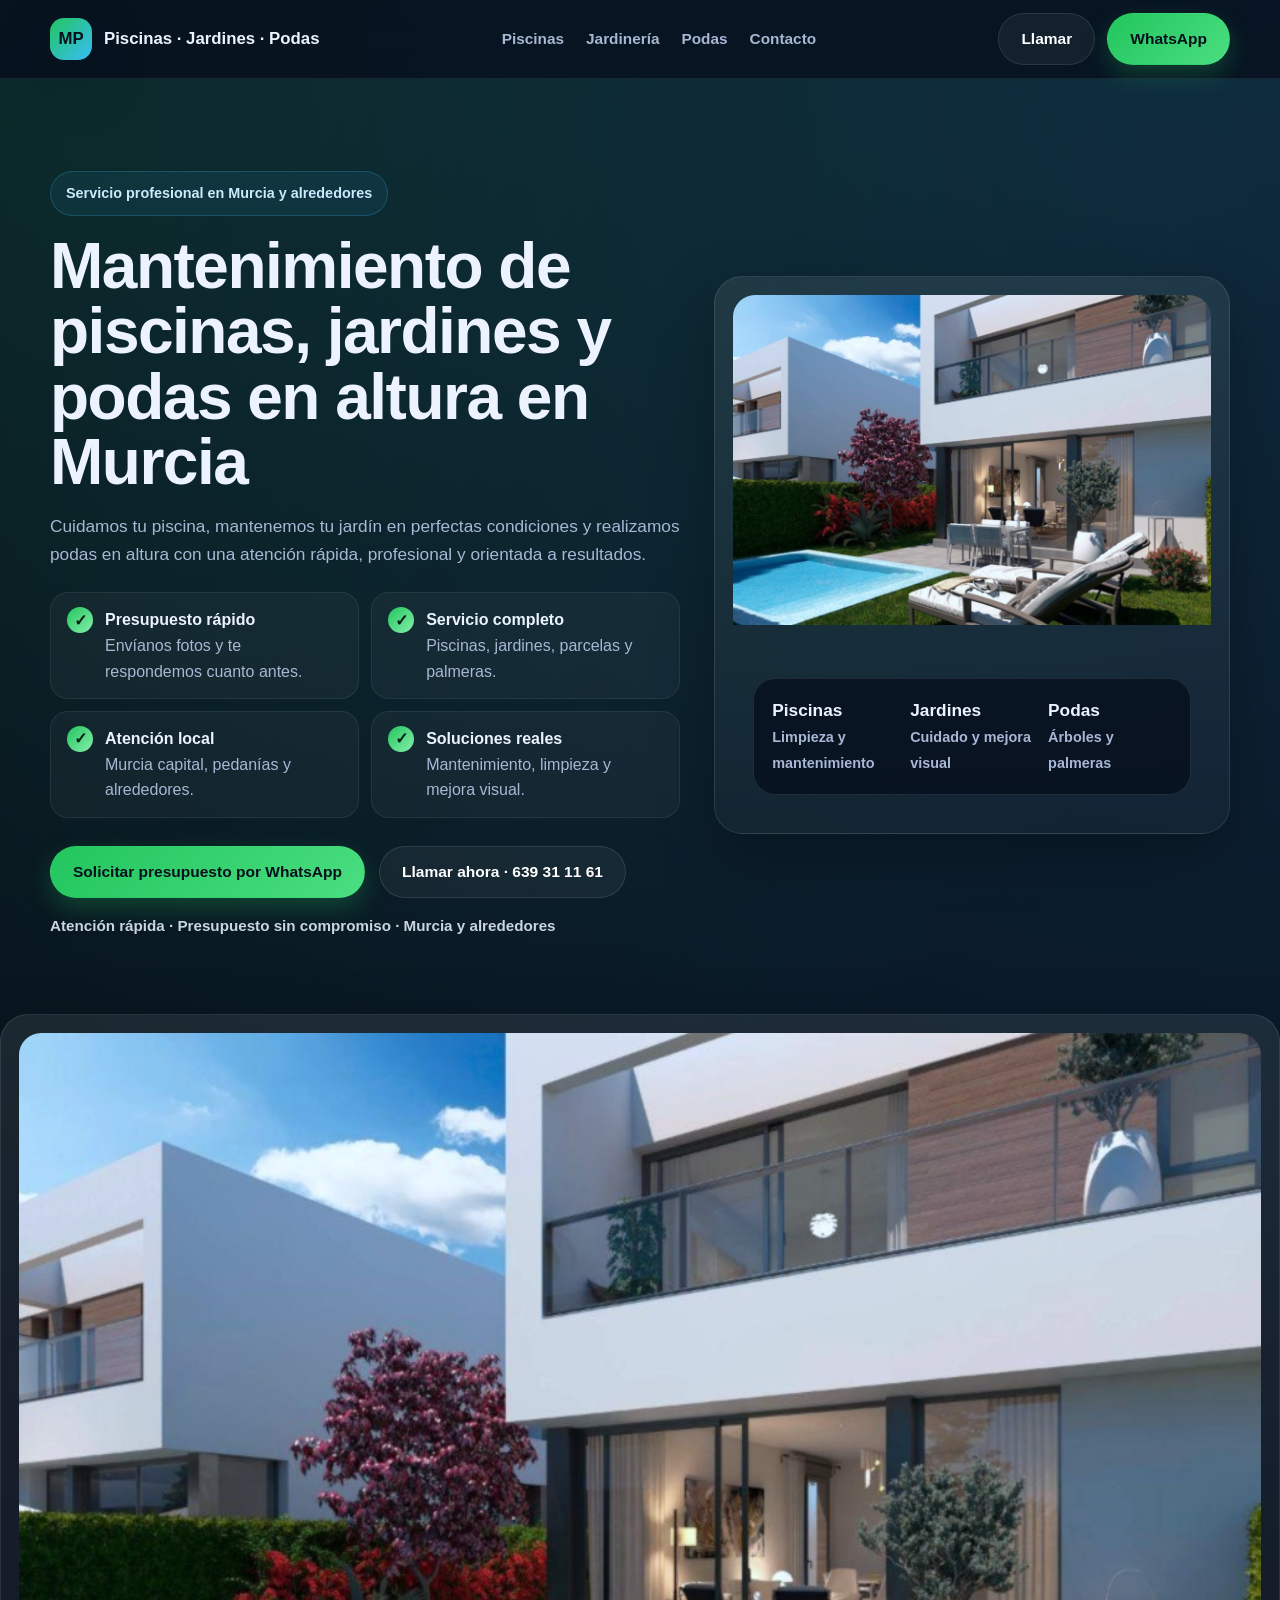
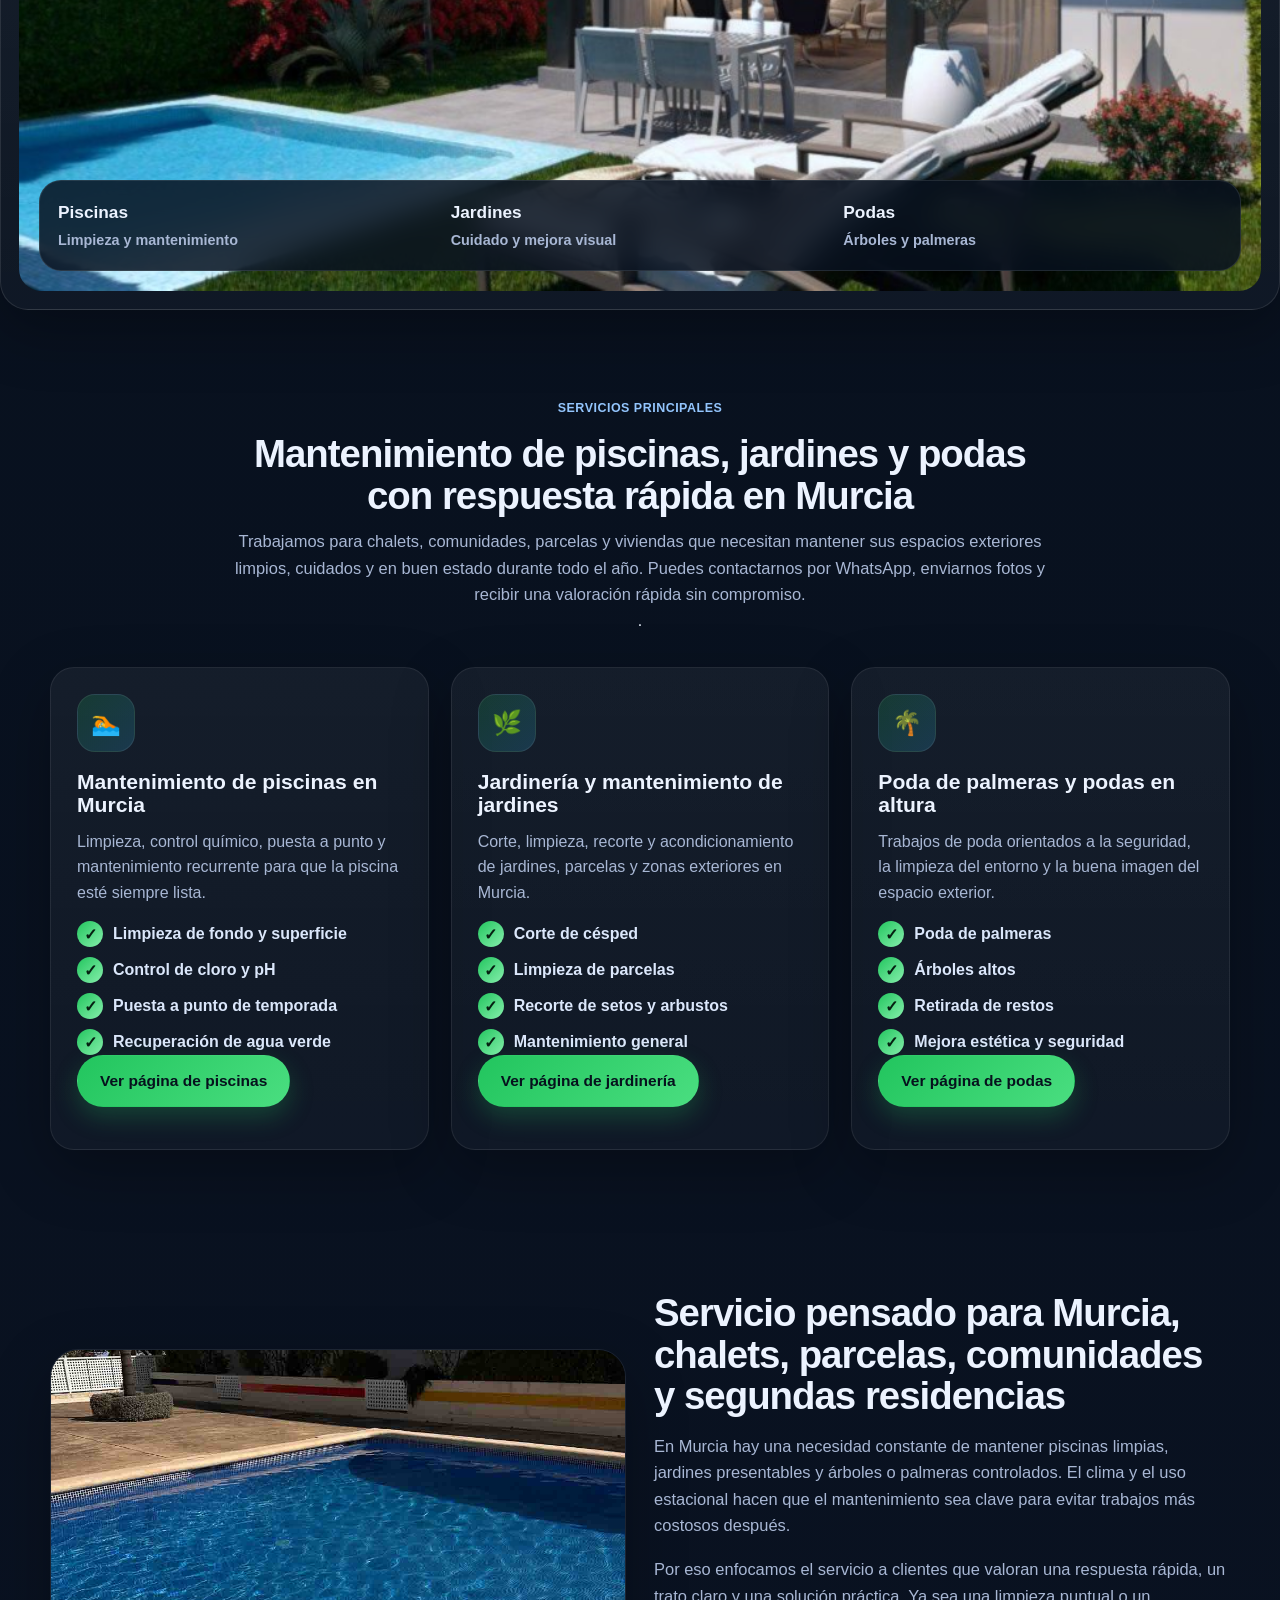
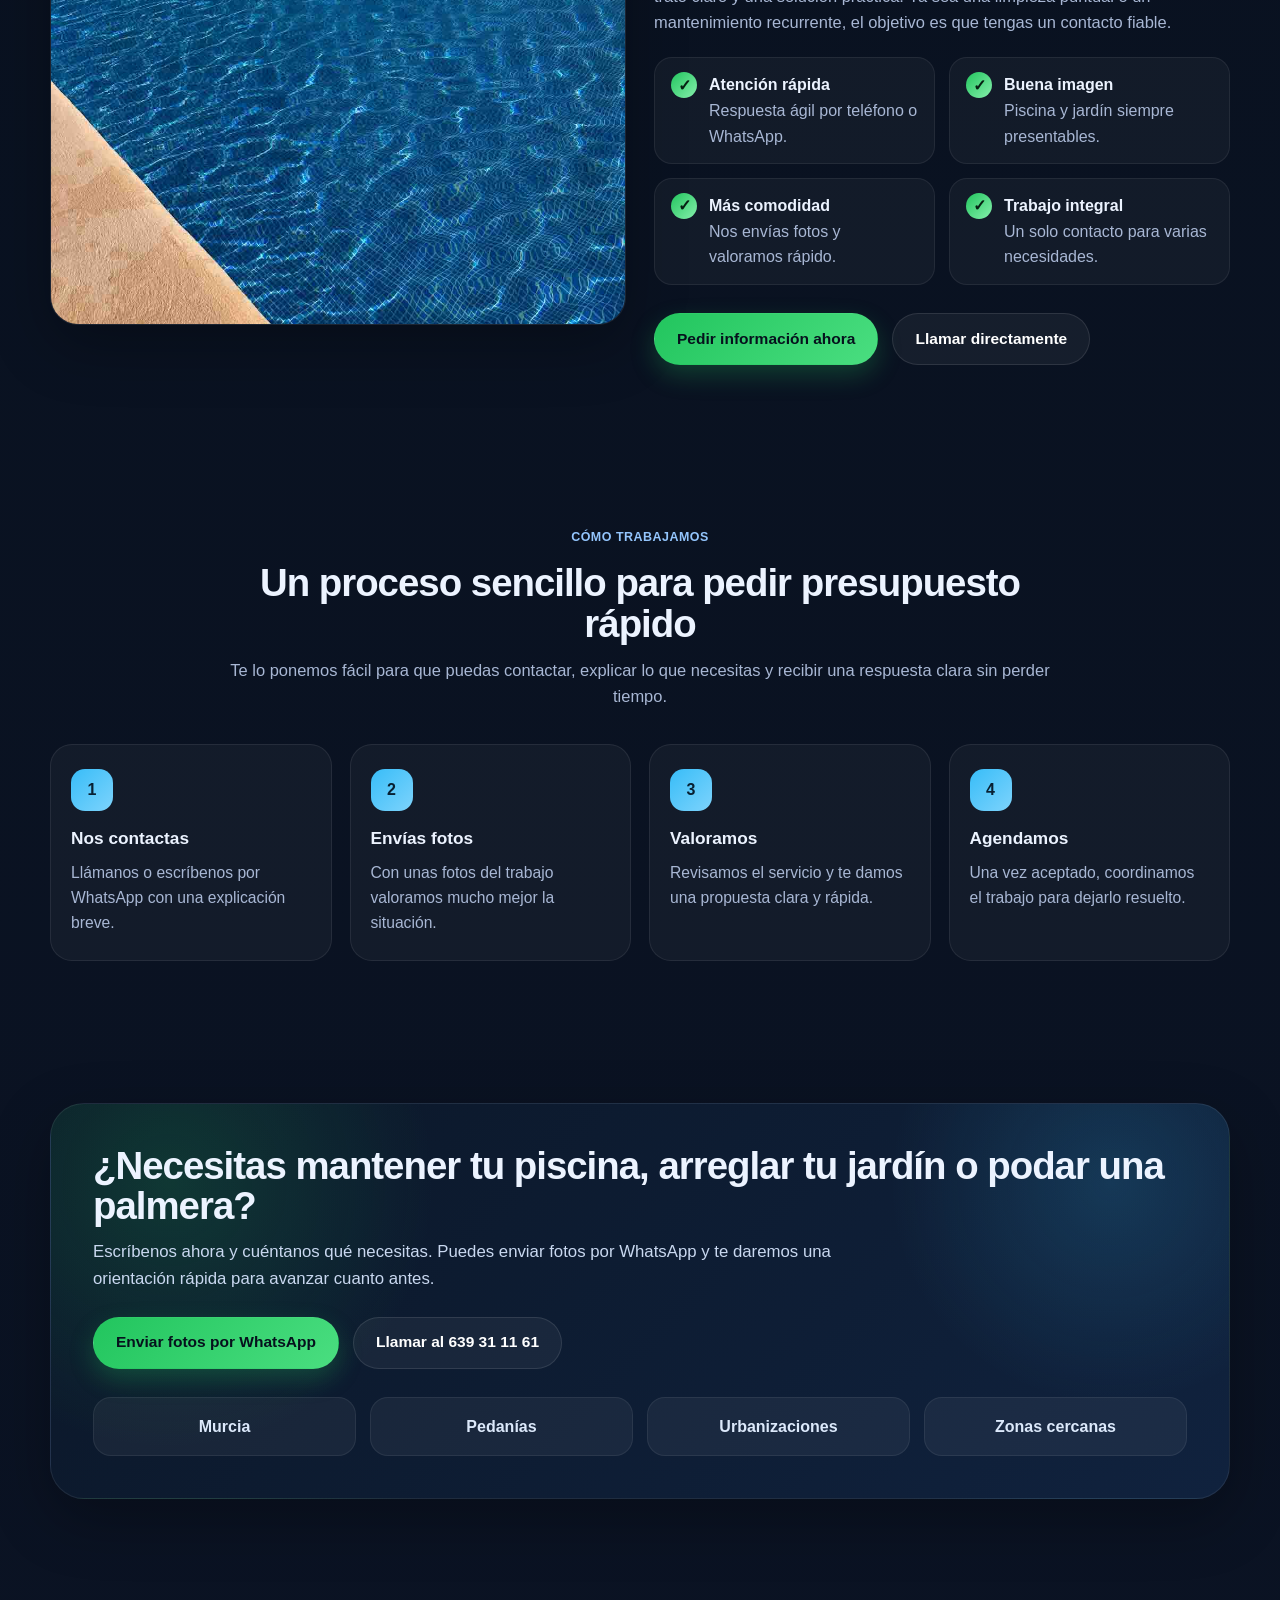
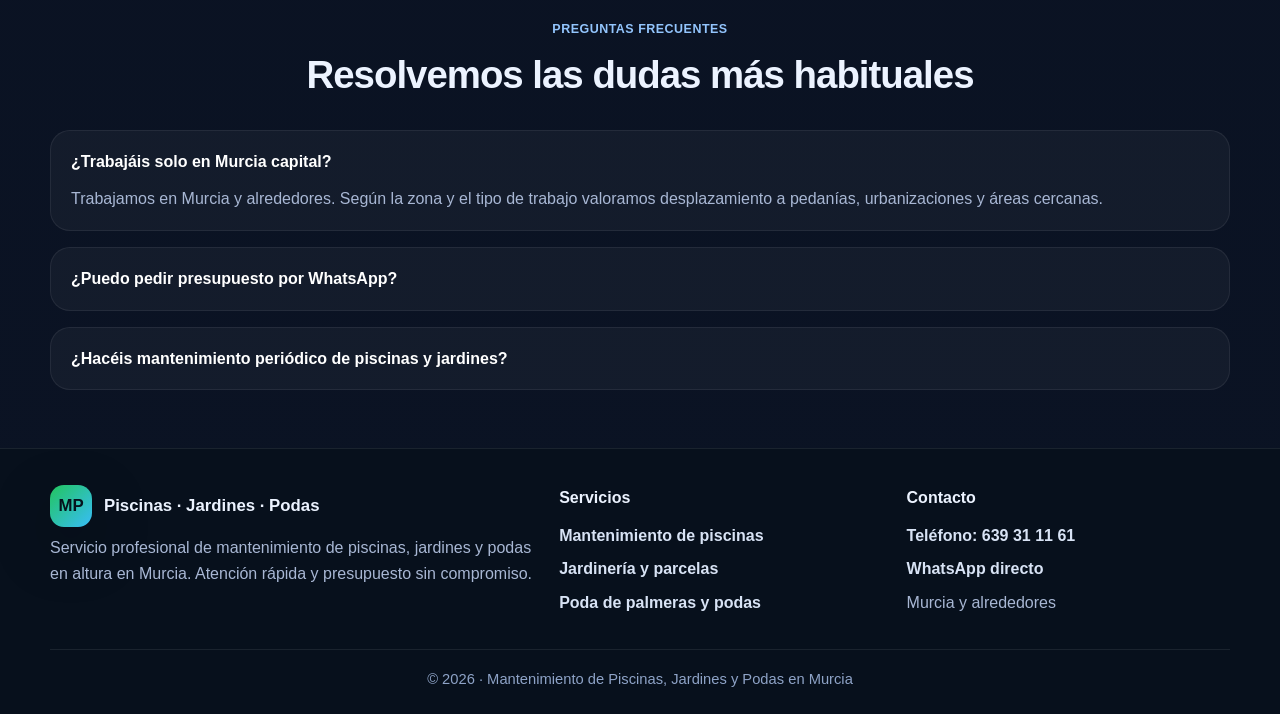
==== commit 0e66664a: "Update index.html" ====
--- a/index.html
+++ b/index.html
@@ -89,7 +89,18 @@
       </div>
     </div>
   </section>
-
+<div class="hero-card">
+        <div class="hero-image">
+          <img src="img/piscina-limpia-murcia.jpg" alt="Mantenimiento de jardines en Murcia" />
+          <div class="floating-card">
+            <div><strong>Piscinas</strong><span>Limpieza y mantenimiento</span></div>
+            <div><strong>Jardines</strong><span>Cuidado y mejora visual</span></div>
+            <div><strong>Podas</strong><span>Árboles y palmeras</span></div>
+          </div>
+        </div>
+      </div>
+    </div>
+  </section>
   <section class="section">
     <div class="container">
       <div class="headline">
@@ -146,7 +157,7 @@
   <section class="section-sm">
     <div class="container split">
       <div class="image-box">
-        <img src="img/trabajo-piscina-murcia-2.jpg" alt="Piscina y jardín mantenidos en Murcia" />
+        <img src="img/trabajo-piscina-murcia-3.jpg" alt="Piscina y jardín mantenidos en Murcia" /> 
       </div>
       <div class="content-box">
         <h2>Servicio pensado para Murcia, chalets, parcelas, comunidades y segundas residencias</h2>
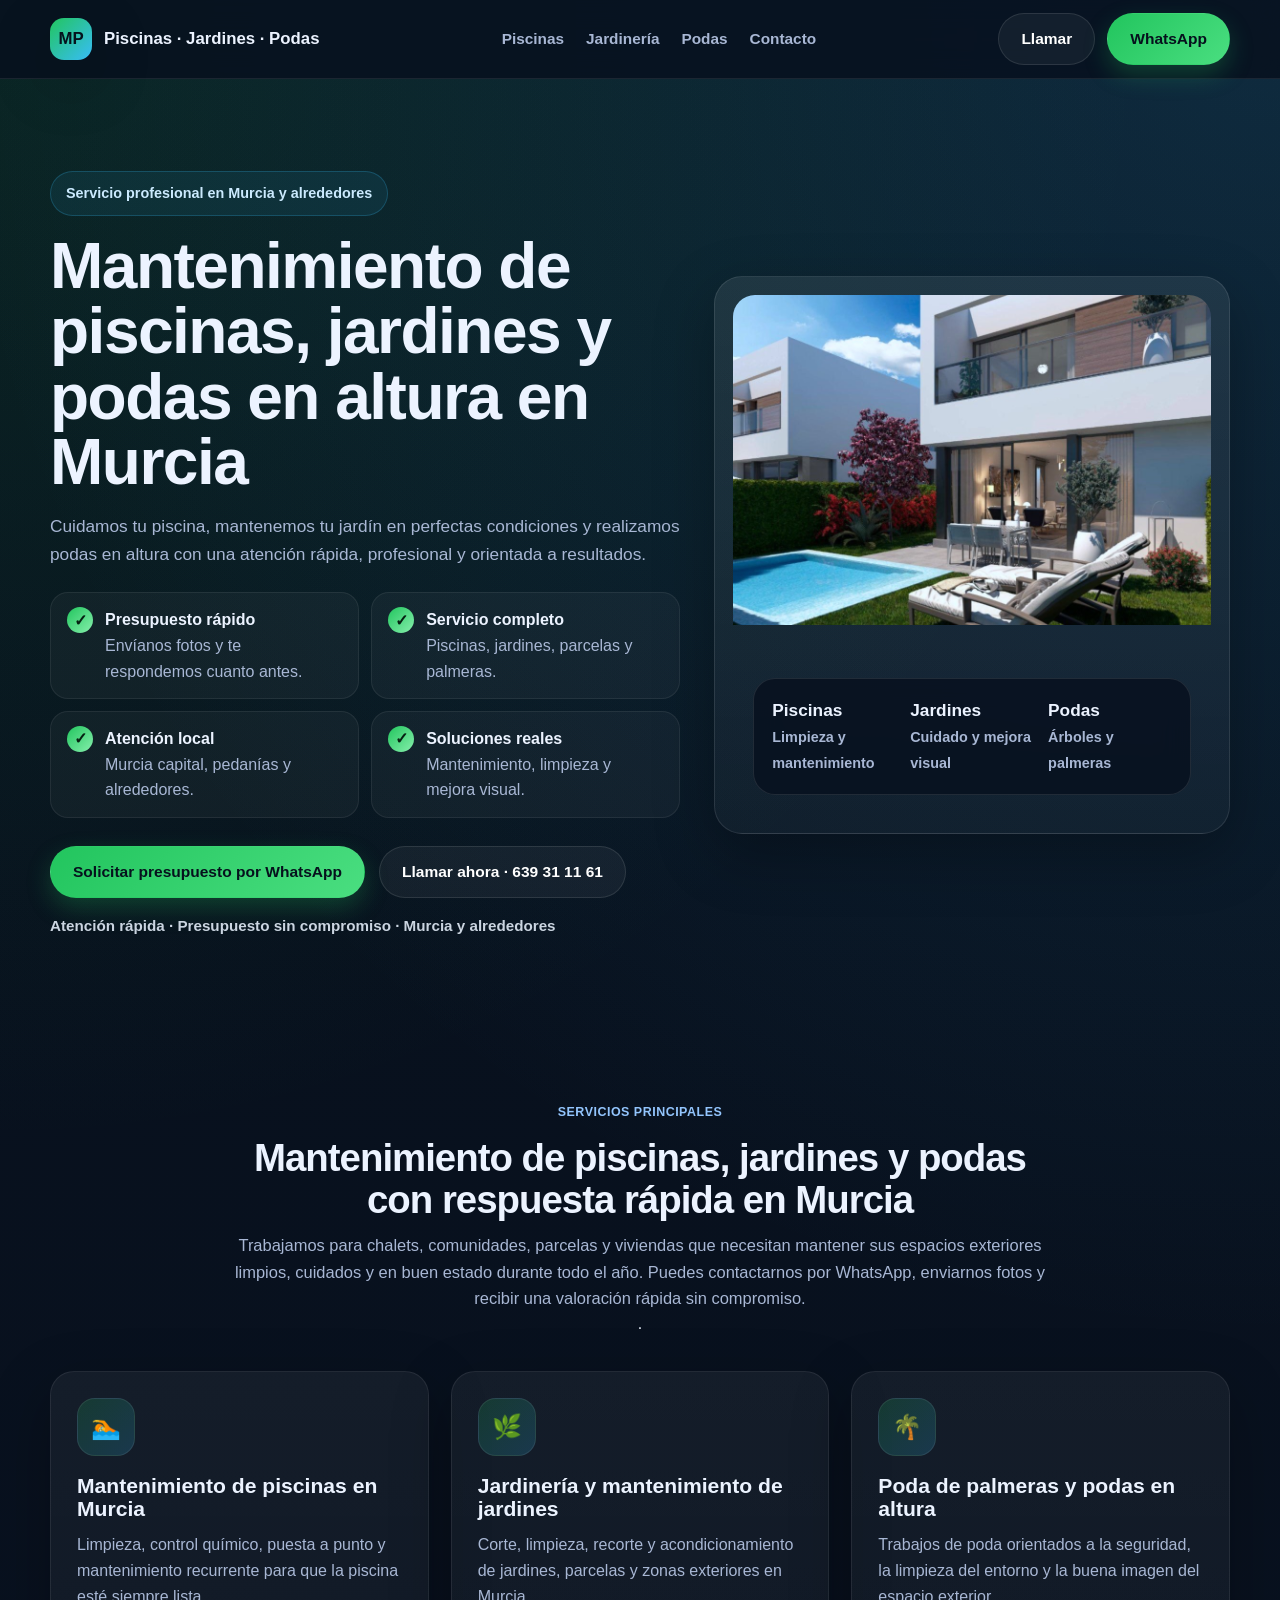
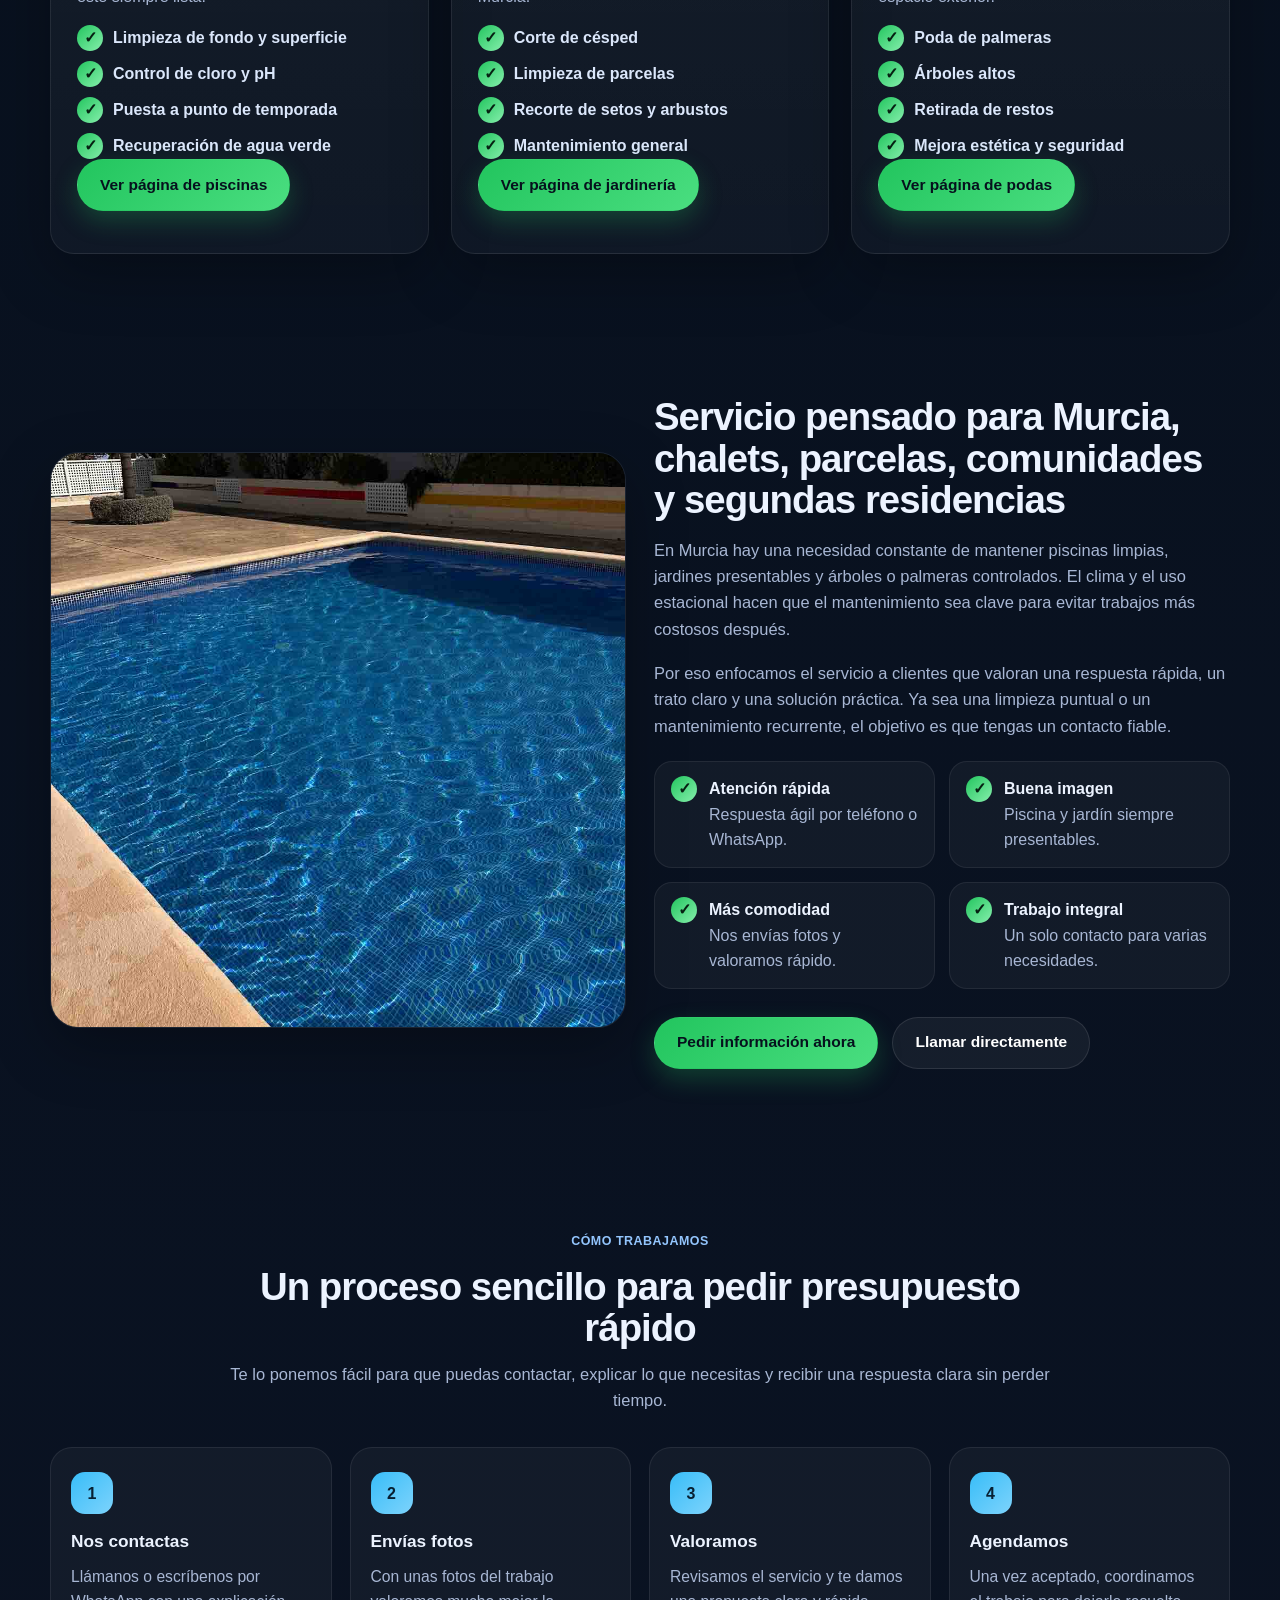
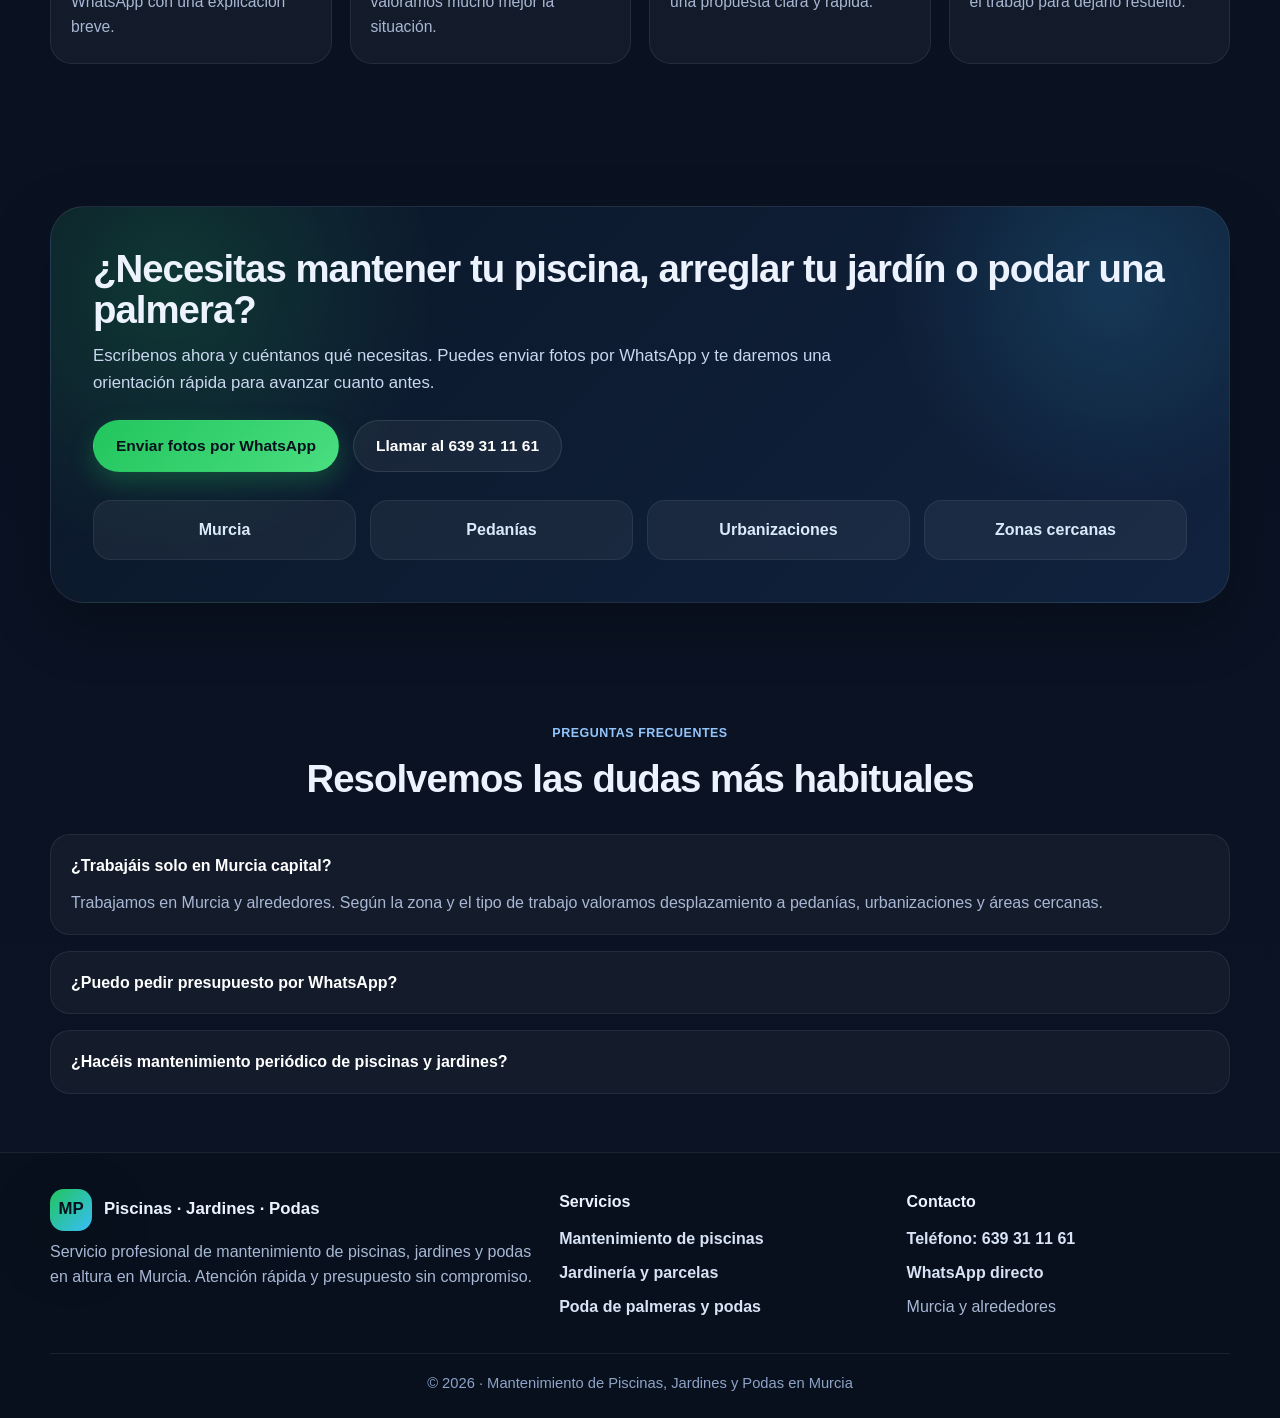
==== commit e1d46471: "Update index.html" ====
--- a/index.html
+++ b/index.html
@@ -89,18 +89,7 @@
       </div>
     </div>
   </section>
-<div class="hero-card">
-        <div class="hero-image">
-          <img src="img/piscina-limpia-murcia.jpg" alt="Mantenimiento de jardines en Murcia" />
-          <div class="floating-card">
-            <div><strong>Piscinas</strong><span>Limpieza y mantenimiento</span></div>
-            <div><strong>Jardines</strong><span>Cuidado y mejora visual</span></div>
-            <div><strong>Podas</strong><span>Árboles y palmeras</span></div>
-          </div>
-        </div>
-      </div>
-    </div>
-  </section>
+
   <section class="section">
     <div class="container">
       <div class="headline">
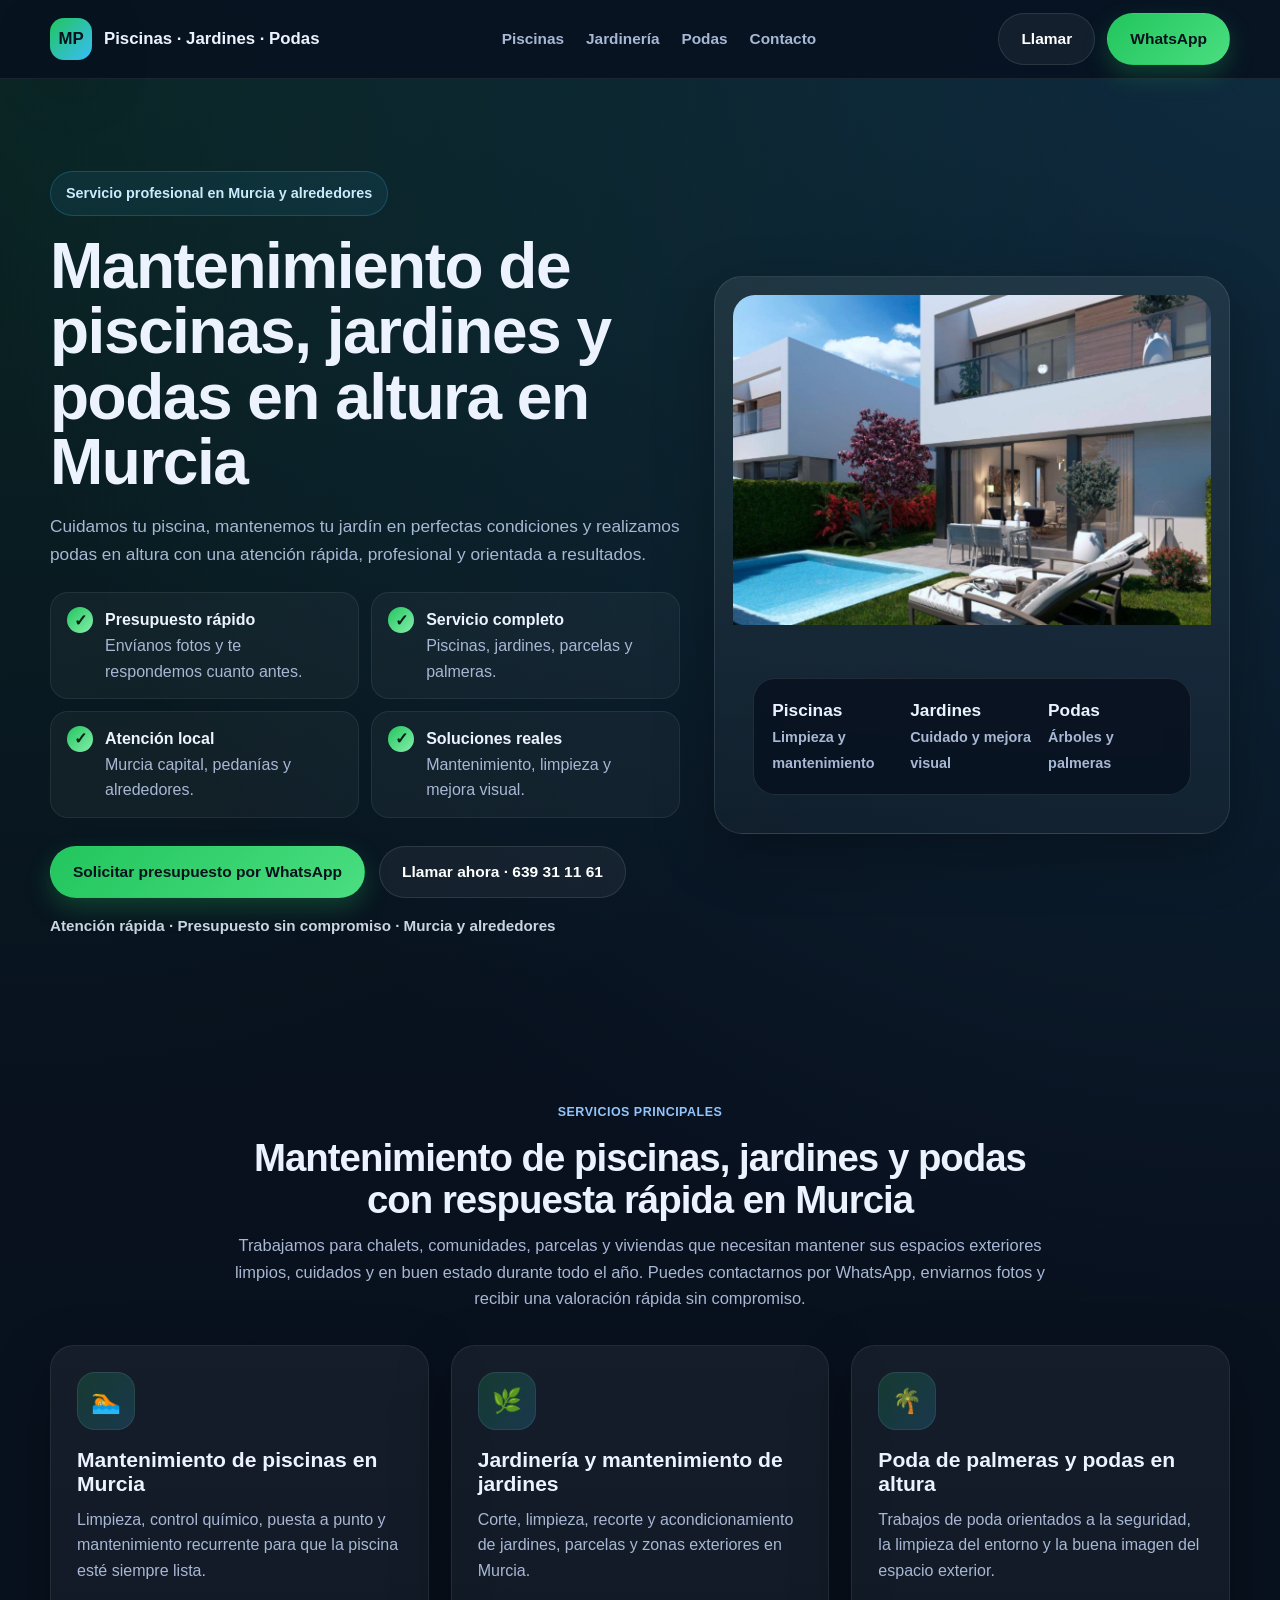
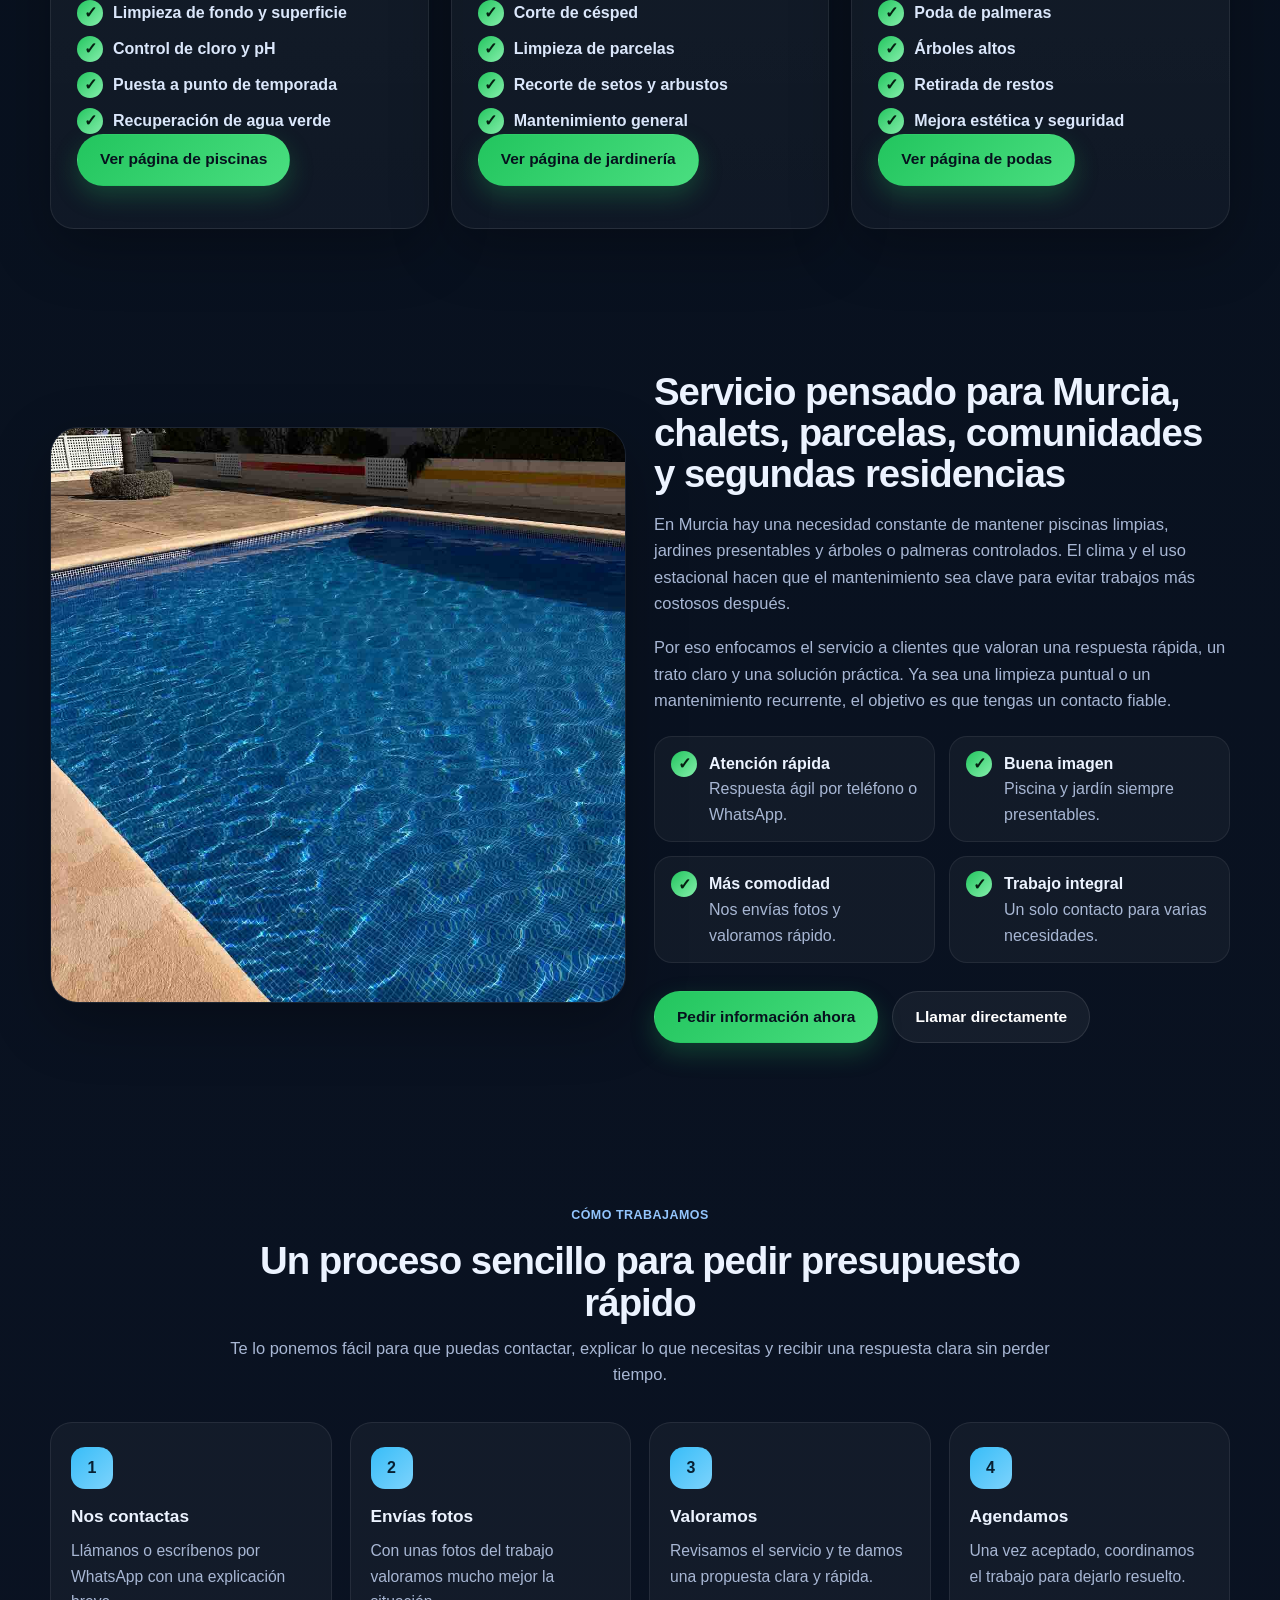
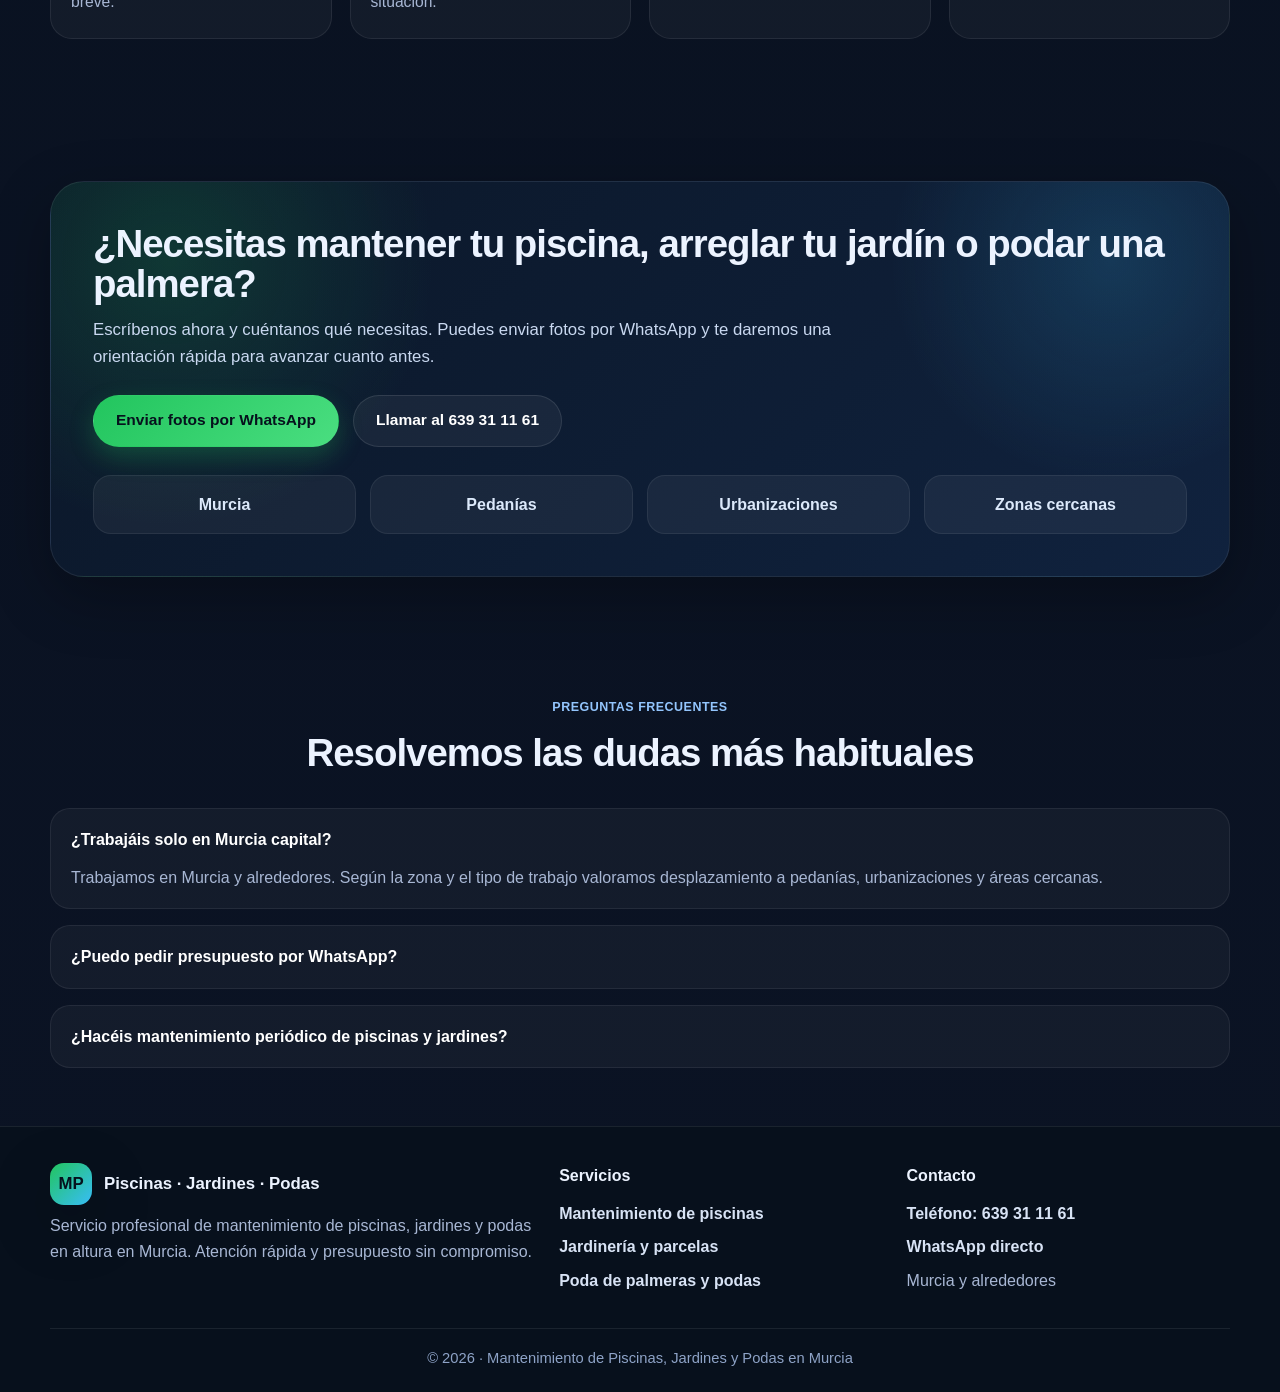
==== commit c59b49a6: "Update index.html" ====
--- a/index.html
+++ b/index.html
@@ -76,7 +76,6 @@
 
         <div class="hero-note">Atención rápida · Presupuesto sin compromiso · Murcia y alrededores</div>
       </div>
-
       <div class="hero-card">
         <div class="hero-image">
           <img src="img/piscina-limpia-murcia.jpg" alt="Mantenimiento de jardines en Murcia" />
@@ -89,7 +88,6 @@
       </div>
     </div>
   </section>
-
   <section class="section">
     <div class="container">
       <div class="headline">
@@ -97,7 +95,6 @@
         <h2>Mantenimiento de piscinas, jardines y podas con respuesta rápida en Murcia</h2>
         <p>Trabajamos para chalets, comunidades, parcelas y viviendas que necesitan mantener sus espacios exteriores limpios, cuidados y en buen estado durante todo el año.
     Puedes contactarnos por WhatsApp, enviarnos fotos y recibir una valoración rápida sin compromiso.
-  </p>.</p>
       </div>
 
       <div class="grid-3">
